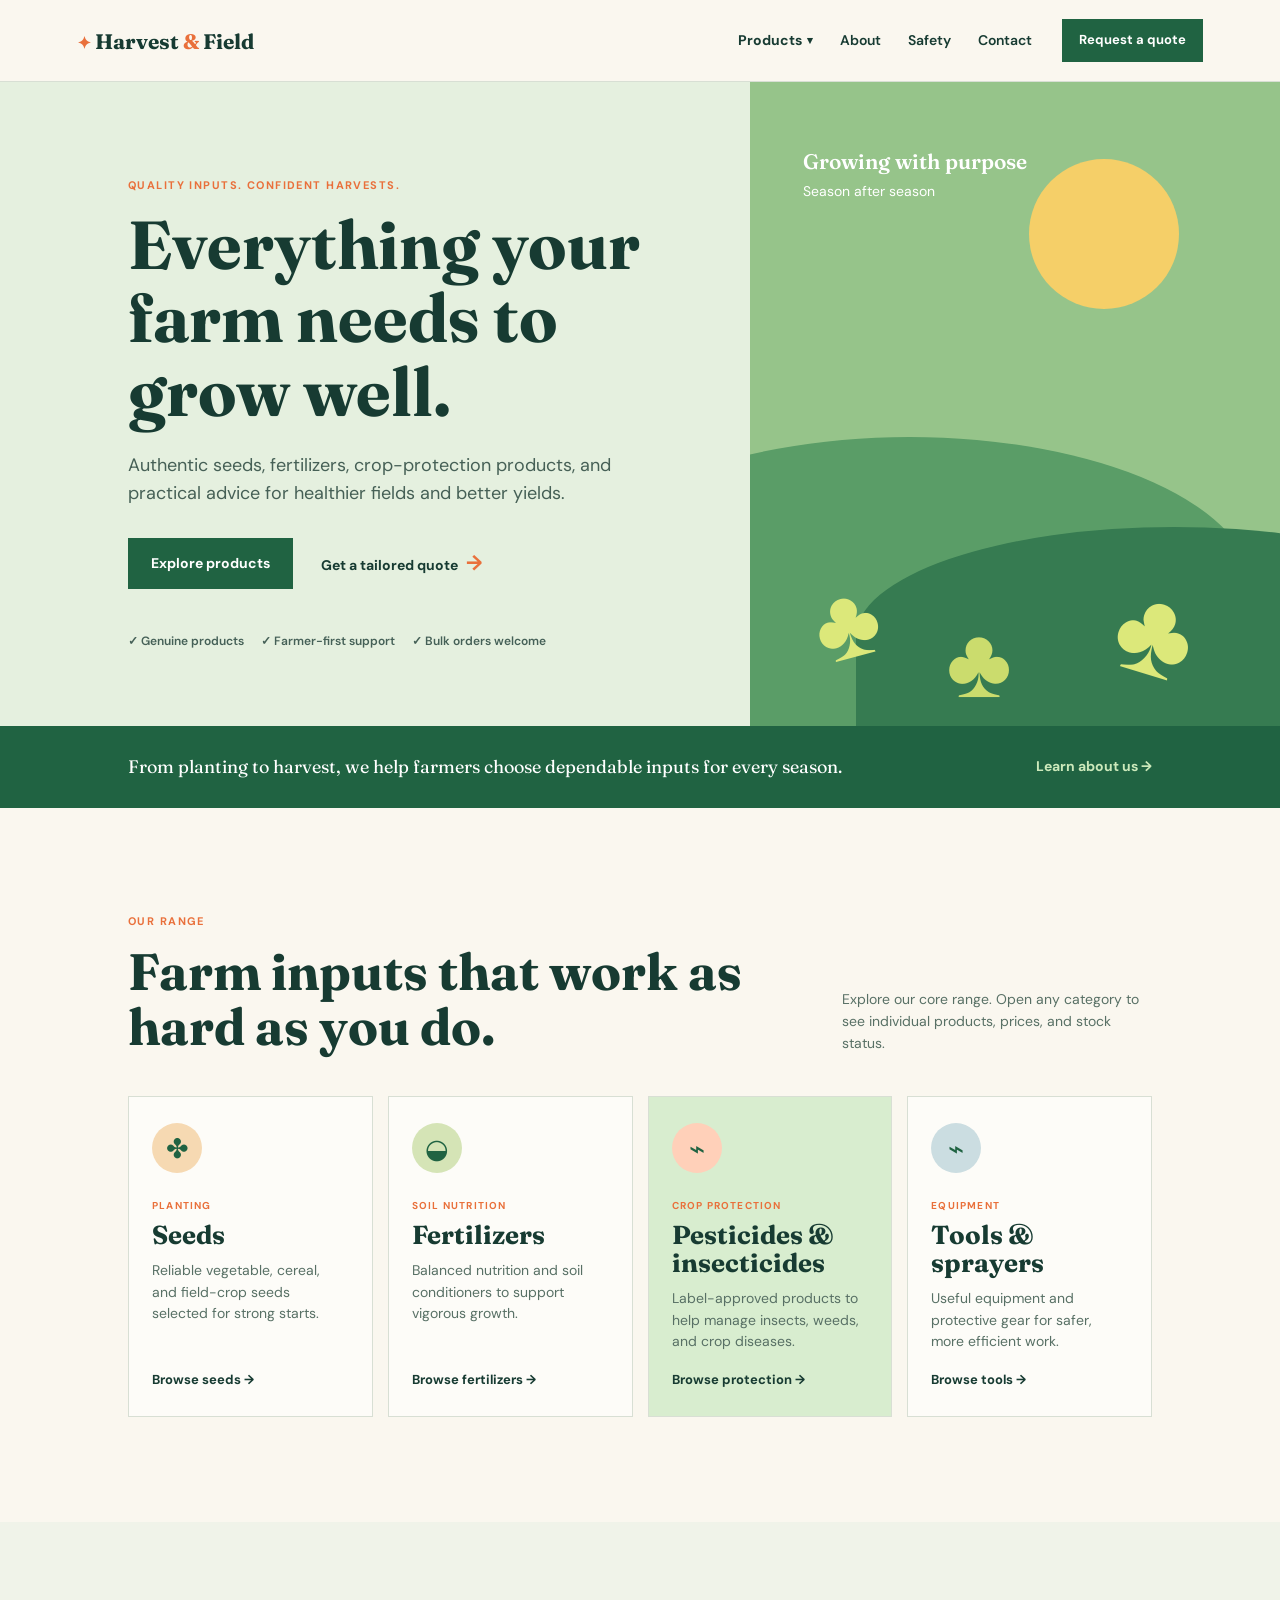
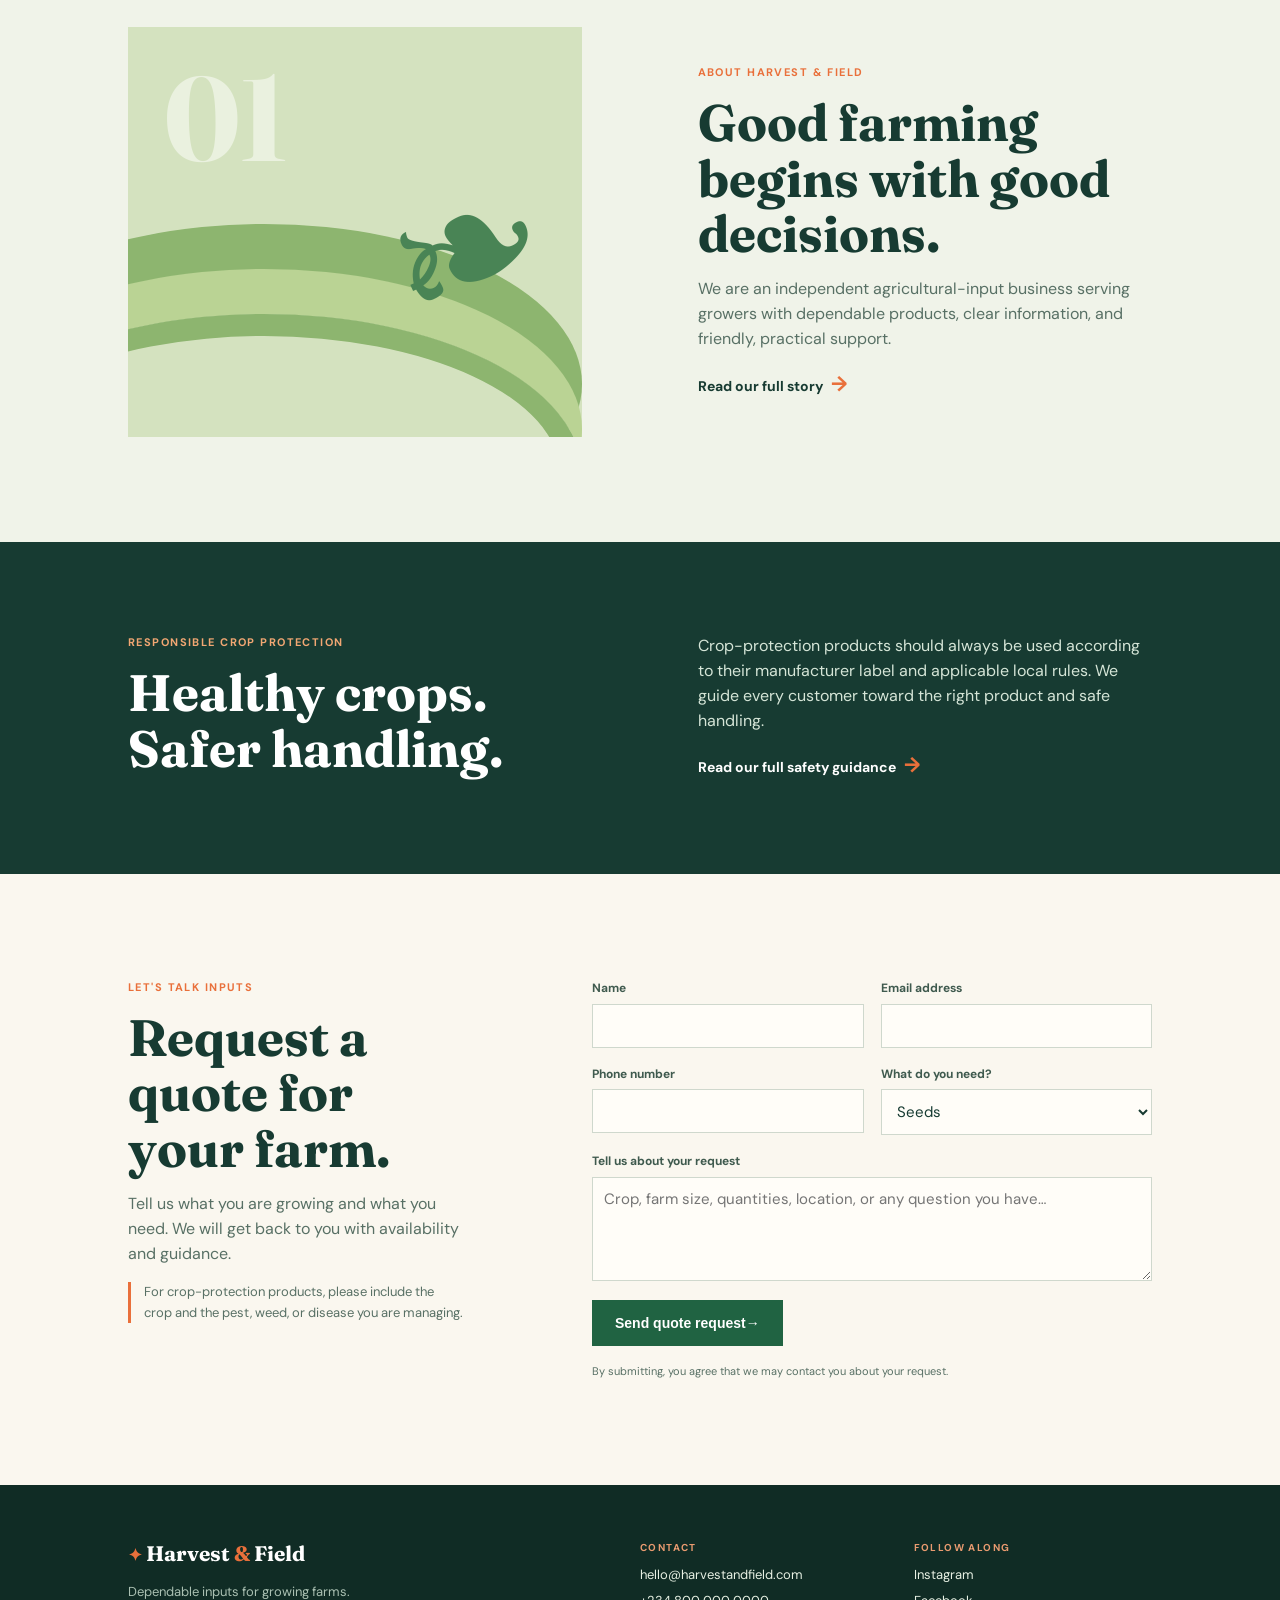
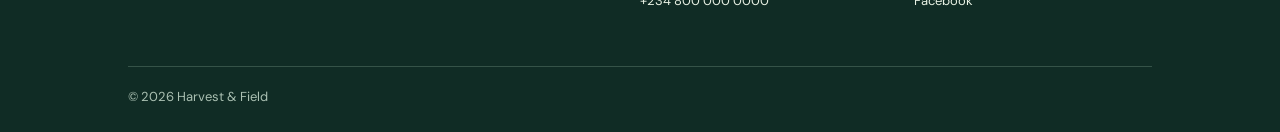
==== index.html @ 893b5cd9 "first commit" ====
<!doctype html>
<html lang="en">
  <head>
    <meta charset="UTF-8" />
    <meta name="viewport" content="width=device-width, initial-scale=1.0" />
    <meta name="description" content="Trusted crop protection, fertilizers, seeds, and farm inputs." />
    <title>Harvest &amp; Field | Agricultural Inputs</title>
    <link rel="preconnect" href="https://fonts.googleapis.com" />
    <link rel="preconnect" href="https://fonts.gstatic.com" crossorigin />
    <link href="https://fonts.googleapis.com/css2?family=DM+Sans:wght@400;500;600;700&family=Fraunces:opsz,wght@9..144,600;9..144,700&display=swap" rel="stylesheet" />
    <link rel="stylesheet" href="styles.css" />
  </head>
  <body>
    <header class="site-header">
      <a class="brand" href="#home" aria-label="Harvest and Field home"><span class="brand-mark">✦</span> Harvest <em>&amp;</em> Field</a>
      <button class="menu-button" aria-expanded="false" aria-controls="site-nav">Menu</button>
      <nav id="site-nav" class="site-nav" aria-label="Main navigation">
        <div class="nav-dropdown">
          <button class="nav-dropdown-trigger" aria-expanded="false" aria-controls="nav-dropdown-panel">Products <span class="caret">▾</span></button>
          <div id="nav-dropdown-panel" class="nav-dropdown-panel">
            <a href="products/index.html#seeds">Seeds</a>
            <a href="products/index.html#fertilizers">Fertilizers</a>
            <a href="products/index.html#protection">Pesticides &amp; insecticides</a>
            <a href="products/index.html#tools">Tools &amp; equipment</a>
            <a class="nav-dropdown-all" href="products/index.html">View all products →</a>
          </div>
        </div>
        <a href="about.html">About</a><a href="safety.html">Safety</a><a href="#contact">Contact</a>
      </nav>
      <a class="button button-small header-cta" href="#quote">Request a quote</a>
    </header>

    <main>
      <section id="home" class="hero">
        <div class="hero-copy">
          <p class="eyebrow">Quality inputs. Confident harvests.</p>
          <h1>Everything your farm needs to grow well.</h1>
          <p class="hero-text">Authentic seeds, fertilizers, crop-protection products, and practical advice for healthier fields and better yields.</p>
          <div class="hero-actions"><a class="button" href="products/index.html">Explore products</a><a class="text-link" href="#quote">Get a tailored quote <span>→</span></a></div>
          <div class="trust-row"><span>✓ Genuine products</span><span>✓ Farmer-first support</span><span>✓ Bulk orders welcome</span></div>
        </div>
        <div class="hero-art" role="img" aria-label="Illustration of growing farm crops">
          <div class="sun"></div><div class="hill hill-back"></div><div class="hill hill-front"></div><div class="plant plant-one">♣</div><div class="plant plant-two">♣</div><div class="plant plant-three">♣</div>
          <p>Growing with purpose<br /><span>Season after season</span></p>
        </div>
      </section>

      <section class="intro-strip"><p>From planting to harvest, we help farmers choose dependable inputs for every season.</p><a href="about.html">Learn about us →</a></section>

      <section id="products" class="section products">
        <div class="section-heading"><div><p class="eyebrow">Our range</p><h2>Farm inputs that work as hard as you do.</h2></div><p>Explore our core range. Open any category to see individual products, prices, and stock status.</p></div>
        <div class="product-grid">
          <a class="product-card" href="products/index.html#seeds"><div class="product-icon seed">✤</div><p class="card-label">Planting</p><h3>Seeds</h3><p>Reliable vegetable, cereal, and field-crop seeds selected for strong starts.</p><span class="text-link-inline">Browse seeds →</span></a>
          <a class="product-card" href="products/index.html#fertilizers"><div class="product-icon fertilizer">◒</div><p class="card-label">Soil nutrition</p><h3>Fertilizers</h3><p>Balanced nutrition and soil conditioners to support vigorous growth.</p><span class="text-link-inline">Browse fertilizers →</span></a>
          <a class="product-card featured" href="products/index.html#protection"><div class="product-icon protect">⌁</div><p class="card-label">Crop protection</p><h3>Pesticides &amp; insecticides</h3><p>Label-approved products to help manage insects, weeds, and crop diseases.</p><span class="text-link-inline">Browse protection →</span></a>
          <a class="product-card" href="products/index.html#tools"><div class="product-icon tools">⌁</div><p class="card-label">Equipment</p><h3>Tools &amp; sprayers</h3><p>Useful equipment and protective gear for safer, more efficient work.</p><span class="text-link-inline">Browse tools →</span></a>
        </div>
      </section>

      <section id="about" class="section story">
        <div class="story-art"><span>01</span><div class="field-lines"></div><div class="story-leaf">❧</div></div>
        <div class="story-copy"><p class="eyebrow">About Harvest &amp; Field</p><h2>Good farming begins with good decisions.</h2><p>We are an independent agricultural-input business serving growers with dependable products, clear information, and friendly, practical support.</p><a class="text-link" href="about.html">Read our full story <span>→</span></a></div>
      </section>

      <section id="safety" class="safety-section"><div><p class="eyebrow">Responsible crop protection</p><h2>Healthy crops. Safer handling.</h2></div><div class="safety-copy"><p>Crop-protection products should always be used according to their manufacturer label and applicable local rules. We guide every customer toward the right product and safe handling.</p><a href="safety.html" class="text-link">Read our full safety guidance <span>→</span></a></div></section>

      <section id="quote" class="quote-section">
        <div class="quote-copy">
          <p class="eyebrow">Let's talk inputs</p>
          <h2>Request a quote for your farm.</h2>
          <p>Tell us what you are growing and what you need. We will get back to you with availability and guidance.</p>
          <p class="small-note">For crop-protection products, please include the crop and the pest, weed, or disease you are managing.</p>
          <div id="quote-selected-product" class="quote-selected-product" hidden>
            <p class="quote-selected-label">Requesting a quote for:</p>
            <p class="quote-selected-name" id="quote-selected-name"></p>
            <button type="button" class="text-link quote-clear" id="quote-clear-product">Remove item ×</button>
          </div>
        </div>
        <!-- Replace YOUR_FORMSPREE_FORM_ID with the form ID from your Formspree dashboard. -->
        <form class="quote-form" action="https://formspree.io/f/YOUR_FORMSPREE_FORM_ID" method="POST">
          <label>Name<input type="text" name="name" required autocomplete="name" /></label>
          <label>Email address<input type="email" name="email" required autocomplete="email" /></label>
          <label>Phone number<input type="tel" name="phone" autocomplete="tel" /></label>
          <label>What do you need?<select name="interest" id="quote-interest">
            <option value="Seeds">Seeds</option>
            <option value="Fertilizers">Fertilizers</option>
            <option value="Pesticides and insecticides">Pesticides &amp; insecticides</option>
            <option value="Tools and sprayers">Tools &amp; sprayers</option>
            <option value="Bulk order">Bulk order</option>
          </select></label>
          <input type="hidden" name="product" id="quote-product-field" value="" />
          <label class="full-width">Tell us about your request<textarea name="message" id="quote-message" rows="4" required placeholder="Crop, farm size, quantities, location, or any question you have…"></textarea></label>
          <input type="hidden" name="_subject" value="New Harvest & Field quote request" />
          <button class="button form-button" type="submit">Send quote request <span>→</span></button>
          <p class="form-note">By submitting, you agree that we may contact you about your request.</p>
        </form>
      </section>
    </main>
    <footer id="contact" class="site-footer"><div class="footer-brand"><a class="brand" href="#home"><span class="brand-mark">✦</span> Harvest <em>&amp;</em> Field</a><p>Dependable inputs for growing farms.</p></div><div><p class="footer-label">Contact</p><a href="mailto:hello@harvestandfield.com">hello@harvestandfield.com</a><a href="tel:+2348000000000">+234 800 000 0000</a></div><div><p class="footer-label">Follow along</p><a href="#">Instagram</a><a href="#">Facebook</a></div><p class="copyright">© <span id="year"></span> Harvest &amp; Field</p></footer>
    <script src="script.js"></script>
  </body>
</html>
---- styles.css ----
:root{--ink:#173b32;--green:#206342;--light:#edf4e9;--cream:#faf7ef;--orange:#e9703b;--line:#d8dfd4;--muted:#587065}*{box-sizing:border-box}html{scroll-behavior:smooth}body{margin:0;background:var(--cream);color:var(--ink);font:16px/1.55 'DM Sans',sans-serif}a{color:inherit;text-decoration:none}.site-header{height:82px;padding:0 6vw;display:flex;align-items:center;gap:30px;border-bottom:1px solid var(--line);background:rgba(250,247,239,.93);position:sticky;top:0;z-index:10;backdrop-filter:blur(9px)}.brand{font:700 21px Fraunces,serif;white-space:nowrap}.brand em{color:var(--orange);font-style:normal}.brand-mark{color:var(--orange);font-size:17px}.site-nav{display:flex;gap:27px;margin-left:auto;font-size:14px;font-weight:600}.site-nav a:hover,.text-link:hover,.product-card a:hover{color:var(--orange)}.button{display:inline-flex;align-items:center;justify-content:center;background:var(--green);color:white;padding:14px 22px;border:1px solid var(--green);font-weight:700;font-size:14px;transition:.2s}.button:hover{background:#164c32}.button-small{padding:10px 16px;font-size:13px}.menu-button{display:none}.hero{min-height:600px;display:grid;grid-template-columns:1.08fr .92fr;padding-left:10vw;background:#e5f0df}.hero-copy{padding:95px 5vw 75px 0;align-self:center}.eyebrow{color:var(--orange);text-transform:uppercase;letter-spacing:.13em;font-size:11px;font-weight:700;margin:0 0 14px}.hero h1,h2,h3{font-family:Fraunces,serif;line-height:1.08}.hero h1{font-size:clamp(43px,5.3vw,75px);max-width:670px;margin:0}.hero-text{font-size:18px;color:#466056;max-width:570px;margin:24px 0}.hero-actions{display:flex;align-items:center;gap:28px;margin-top:30px}.text-link{font-weight:700;font-size:14px}.text-link span{color:var(--orange);font-size:21px;margin-left:5px}.trust-row{display:flex;gap:17px;flex-wrap:wrap;font-size:12px;font-weight:600;margin-top:43px;color:#456057}.hero-art{position:relative;overflow:hidden;background:#96c48a;min-height:420px;color:#fff}.hero-art .sun{width:150px;height:150px;border-radius:50%;background:#f5cf68;position:absolute;right:19%;top:12%}.hill{position:absolute;border-radius:50% 50% 0 0;bottom:-20px}.hill-back{background:#5a9d67;width:130%;height:48%;left:-35%}.hill-front{background:#367b51;width:120%;height:34%;right:-40%}.plant{position:absolute;font-size:100px;color:#dce87a;bottom:8%;line-height:1}.plant-one{left:12%;transform:rotate(-15deg)}.plant-two{left:37%;bottom:2%;color:#cbdc6d}.plant-three{right:16%;font-size:120px;bottom:5%;transform:rotate(17deg)}.hero-art p{position:absolute;z-index:2;left:10%;top:7%;font:600 21px/1.3 Fraunces,serif}.hero-art p span{font:14px 'DM Sans',sans-serif}.intro-strip{background:var(--green);padding:27px 10vw;display:flex;justify-content:space-between;gap:25px;color:#fff;align-items:center}.intro-strip p{margin:0;font-family:Fraunces,serif;font-size:18px}.intro-strip a{color:#cce9bb;font-size:14px;font-weight:700;white-space:nowrap}.section{padding:105px 10vw}.section-heading{display:flex;justify-content:space-between;gap:40px;align-items:end;margin-bottom:42px}.section-heading h2,.story h2,.quote-section h2,.safety-section h2{font-size:clamp(33px,4vw,52px);margin:0;max-width:650px}.section-heading>p{max-width:310px;margin:0;color:var(--muted);font-size:14px}.product-grid{display:grid;grid-template-columns:repeat(4,1fr);gap:15px}.product-card{border:1px solid var(--line);padding:26px 23px;min-height:290px;background:#fdfcf8;display:flex;flex-direction:column}.product-card.featured{background:#d8edcf}.product-icon{width:50px;height:50px;border-radius:50%;display:grid;place-items:center;background:#f6d9b2;color:var(--green);font-size:27px;margin-bottom:25px}.fertilizer{background:#d5e4b6}.protect{background:#ffd0b9}.tools{background:#cbdde1}.card-label{font-size:10px;text-transform:uppercase;letter-spacing:.12em;color:var(--orange);font-weight:700;margin:0 0 7px}.product-card h3{font-size:26px;margin:0}.product-card p:not(.card-label){font-size:14px;color:var(--muted);margin:11px 0 17px}.product-card a{font-size:13px;font-weight:700;margin-top:auto}.story{display:grid;grid-template-columns:1fr 1fr;gap:9vw;align-items:center;background:#f0f3e9}.story-art{height:410px;background:#d4e2bf;position:relative;overflow:hidden}.story-art>span{position:absolute;font:700 120px Fraunces,serif;color:#eaf1df;left:8%;top:4%}.field-lines{position:absolute;width:140%;height:78%;border:22px solid #8db56f;border-radius:50%;left:-40%;bottom:-48%;box-shadow:0 -45px 0 #bad394,0 -90px 0 #8db56f}.story-leaf{position:absolute;right:8%;top:19%;font-size:190px;color:#498455;transform:rotate(-24deg)}.story-copy>p:not(.eyebrow){color:var(--muted);max-width:500px}.safety-section{background:#173b32;color:#fff;padding:92px 10vw;display:grid;grid-template-columns:1fr 1fr;gap:9vw}.safety-section .eyebrow{color:#f2a773}.safety-copy{color:#d5e5d7}.safety-copy p{margin-top:0}.safety-copy ul{padding-left:20px;font-size:14px;margin:23px 0}.safety-copy li{margin:7px 0}.safety-copy .text-link{color:#fff}.quote-section{padding:105px 10vw;display:grid;grid-template-columns:.75fr 1.25fr;gap:10vw}.quote-copy>p:not(.eyebrow){color:var(--muted);max-width:365px}.small-note{font-size:13px;border-left:3px solid var(--orange);padding-left:13px}.quote-form{display:grid;grid-template-columns:1fr 1fr;gap:17px}.quote-form label{font-size:12px;font-weight:700;color:#3f5a4e}.quote-form input,.quote-form select,.quote-form textarea{font:15px 'DM Sans',sans-serif;color:var(--ink);width:100%;display:block;background:#fffdf8;border:1px solid #cfd8cd;padding:11px;margin-top:6px;border-radius:0}.quote-form input:focus,.quote-form select:focus,.quote-form textarea:focus{outline:2px solid #8ec17c;border-color:transparent}.full-width,.form-button,.form-note{grid-column:1/-1}.form-button{width:max-content;cursor:pointer;margin-top:2px}.form-note{font-size:11px;color:var(--muted);margin:0}.site-footer{background:#102c25;color:#e7f0e3;padding:55px 10vw 25px;display:grid;grid-template-columns:2fr 1fr 1fr;gap:35px}.site-footer .brand{color:#fff}.footer-brand p,.copyright{font-size:13px;color:#aac0b2}.footer-label{font-size:10px;text-transform:uppercase;letter-spacing:.14em;color:#e99b70;font-weight:700;margin:0 0 10px}.site-footer div:not(.footer-brand) a{display:block;font-size:13px;margin:5px 0}.copyright{grid-column:1/-1;margin:15px 0 0;border-top:1px solid #355348;padding-top:20px}@media(max-width:760px){.site-header{padding:0 6vw;height:68px;gap:12px}.menu-button{display:block;margin-left:auto;background:none;border:0;color:var(--ink);font:700 13px 'DM Sans';cursor:pointer}.site-nav{display:none;position:absolute;top:68px;left:0;right:0;padding:20px 6vw;background:var(--cream);border-bottom:1px solid var(--line);flex-direction:column;gap:15px}.site-nav.open{display:flex}.header-cta{display:none}.hero{display:block;padding-left:6vw}.hero-copy{padding:67px 6vw 54px 0}.hero-art{min-height:320px}.intro-strip{padding:23px 6vw;display:block}.intro-strip a{display:inline-block;margin-top:9px}.section,.quote-section{padding:72px 6vw}.section-heading,.safety-section,.quote-section,.story{display:block}.section-heading>p{margin-top:17px}.product-grid{grid-template-columns:1fr 1fr}.product-card{min-height:255px;padding:20px 17px}.product-card h3{font-size:23px}.story-art{height:300px;margin-bottom:48px}.safety-section{padding:70px 6vw}.safety-copy{margin-top:30px}.quote-copy{margin-bottom:38px}.site-footer{padding:45px 6vw 22px;grid-template-columns:1fr 1fr}.footer-brand,.copyright{grid-column:1/-1}}@media(max-width:420px){.product-grid,.quote-form{grid-template-columns:1fr}.hero h1{font-size:42px}.trust-row{display:block}.trust-row span{display:block;margin:7px 0}.site-footer{grid-template-columns:1fr}.site-footer div{margin-bottom:10px}}


/* ============ Added: products dropdown, catalog, product detail, quote flow ============ */

.nav-dropdown{position:relative}
.nav-dropdown-trigger{background:none;border:0;font:700 14px 'DM Sans',sans-serif;color:var(--ink);cursor:pointer;display:inline-flex;align-items:center;gap:5px;padding:0}
.nav-dropdown-trigger:hover,.nav-dropdown-trigger[aria-expanded="true"]{color:var(--orange)}
.nav-dropdown-trigger .caret{font-size:11px;transition:transform .15s}
.nav-dropdown-trigger[aria-expanded="true"] .caret{transform:rotate(180deg)}
.nav-dropdown-panel{display:none;position:absolute;top:calc(100% + 14px);left:0;background:#fffdf8;border:1px solid var(--line);box-shadow:0 14px 30px rgba(23,59,50,.12);min-width:230px;padding:8px;z-index:20}
.nav-dropdown-panel.open{display:flex;flex-direction:column}
.nav-dropdown-panel a{padding:10px 12px;font-size:14px;font-weight:600;color:var(--ink);border-radius:2px}
.nav-dropdown-panel a:hover{background:var(--light);color:var(--green)}
.nav-dropdown-panel .nav-dropdown-all{margin-top:6px;border-top:1px solid var(--line);padding-top:12px;color:var(--orange);font-size:13px}

@media(max-width:760px){
  .nav-dropdown-panel{position:static;box-shadow:none;border:0;padding:4px 0 4px 14px;min-width:0}
  .nav-dropdown-panel.open{display:flex}
  .nav-dropdown-trigger{width:100%;justify-content:space-between;padding:4px 0}
}

.text-link-inline{font-size:13px;font-weight:700;margin-top:auto;color:var(--ink)}
.product-card:hover .text-link-inline{color:var(--orange)}

/* Status pills */
.status-pill{display:inline-flex;align-items:center;font-size:10px;font-weight:700;text-transform:uppercase;letter-spacing:.06em;padding:5px 10px;border-radius:2px}
.status-pill-lg{font-size:12px;padding:7px 14px;margin:10px 0}
.status-in{background:#d8edcf;color:#206342}
.status-low{background:#fbe6c4;color:#9a5b0a}
.status-out{background:#f2d3d3;color:#9c2f2f}
.status-special{background:#d9e6f2;color:#2b5a82}

/* Catalog hero + filters */
.catalog-hero{padding:80px 10vw 20px;max-width:760px}
.catalog-hero h1{font-size:clamp(36px,5vw,58px);margin:14px 0}
.catalog-hero p{color:var(--muted);font-size:16px}
.catalog-filters{display:flex;gap:12px;flex-wrap:wrap;padding:0 10vw 40px}
.filter-chip{border:1px solid var(--line);padding:9px 16px;font-size:13px;font-weight:700;border-radius:999px;background:#fdfcf8}
.filter-chip:hover{border-color:var(--green);color:var(--green)}

.catalog-section{padding:20px 10vw 60px}
.catalog-section h2{font-size:clamp(26px,3vw,36px);margin:0 0 24px}
.catalog-grid{display:grid;grid-template-columns:repeat(4,1fr);gap:18px}
.catalog-card{border:1px solid var(--line);background:#fdfcf8;display:flex;flex-direction:column;overflow:hidden}
.catalog-card:hover{border-color:var(--green)}
.catalog-card-image{position:relative;background:#fff;aspect-ratio:1/1;display:flex;align-items:center;justify-content:center;padding:14px}
.catalog-card-image img{max-width:100%;max-height:100%;object-fit:contain}
.catalog-card-image .status-pill{position:absolute;top:10px;right:10px}
.catalog-card-body{padding:16px}
.catalog-card-body h3{font-family:Fraunces,serif;font-size:18px;margin:0 0 6px;line-height:1.2}
.catalog-card-body p{font-size:13px;color:var(--muted);margin:0 0 10px}
.catalog-card-price{font-size:13px;font-weight:700;color:var(--green)}
.empty-note{color:var(--muted);font-size:14px}

/* Breadcrumb */
.breadcrumb{padding:26px 10vw 0;font-size:12px;color:var(--muted)}
.breadcrumb a{color:var(--muted);font-weight:600}
.breadcrumb a:hover{color:var(--orange)}
.breadcrumb span{margin:0 6px}

/* Product detail */
.product-detail{display:grid;grid-template-columns:1fr 1fr;gap:6vw;padding:24px 10vw 70px;align-items:start}
.product-image{background:#fff;border:1px solid var(--line);aspect-ratio:1/1;display:flex;align-items:center;justify-content:center;padding:30px}
.product-image img{max-width:100%;max-height:100%;object-fit:contain}
.product-info h1{font-size:clamp(28px,3.6vw,42px);margin:6px 0 4px}
.product-price{font-size:22px;font-weight:700;color:var(--green);margin:14px 0 4px}
.product-description{color:var(--muted);font-size:15px;max-width:520px;margin:14px 0 26px}
.product-actions{display:flex;align-items:center;gap:24px;flex-wrap:wrap;margin-bottom:22px}
.product-note{font-size:12px;color:var(--muted);border-left:3px solid var(--orange);padding-left:12px;max-width:480px}
.product-missing{padding:60px 0;text-align:center}

.similar-section{padding:20px 10vw 80px;border-top:1px solid var(--line)}
.similar-section h2{font-size:26px;margin:34px 0 6px}
.similar-intro{color:var(--muted);font-size:14px;margin:0 0 24px}

/* Quote-selected-product widget */
.quote-selected-product{background:#173b32;color:#fff;padding:16px 18px;margin-top:24px;max-width:365px}
.quote-selected-label{font-size:11px;text-transform:uppercase;letter-spacing:.1em;color:#f2a773;margin:0 0 4px}
.quote-selected-name{font-family:Fraunces,serif;font-size:18px;margin:0 0 8px}
.quote-clear{background:none;border:0;color:#cce9bb;font-size:12px;font-weight:700;cursor:pointer;padding:0}
.quote-clear:hover{color:#fff}

@media(max-width:900px){
  .catalog-grid{grid-template-columns:repeat(2,1fr)}
  .product-detail{grid-template-columns:1fr;gap:30px}
}
@media(max-width:480px){
  .catalog-grid{grid-template-columns:1fr}
  .catalog-hero,.catalog-filters,.catalog-section,.breadcrumb,.product-detail,.similar-section{padding-left:6vw;padding-right:6vw}
}


/* ============ Added: standalone About/Safety pages ============ */

.nav-current{color:var(--orange)}

.page-hero{padding:80px 10vw 30px;max-width:760px}
.page-hero h1{font-size:clamp(36px,5vw,58px);margin:14px 0}
.page-hero p{color:var(--muted);font-size:16px}

.about-values,.safety-guidelines{padding-top:0}
.about-values .product-card p a.text-link-inline,
.safety-guidelines .product-card p a.text-link-inline{display:inline;margin:0;color:var(--orange);font-weight:700}

.safety-section-page{padding-top:60px}

.quote-teaser{background:var(--green);color:#fff;padding:60px 10vw;display:flex;justify-content:space-between;align-items:center;gap:30px;flex-wrap:wrap}
.quote-teaser h2{font-family:Fraunces,serif;font-size:clamp(24px,3vw,34px);margin:6px 0}
.quote-teaser p{color:#d9ecd0;margin:0;max-width:420px}
.quote-teaser .eyebrow{color:#f2a773}
.quote-teaser .button{background:#fff;color:var(--green);border-color:#fff}
.quote-teaser .button:hover{background:#eef7ea}

@media(max-width:760px){
  .page-hero{padding:60px 6vw 20px}
  .quote-teaser{padding:44px 6vw;flex-direction:column;align-items:flex-start}
}
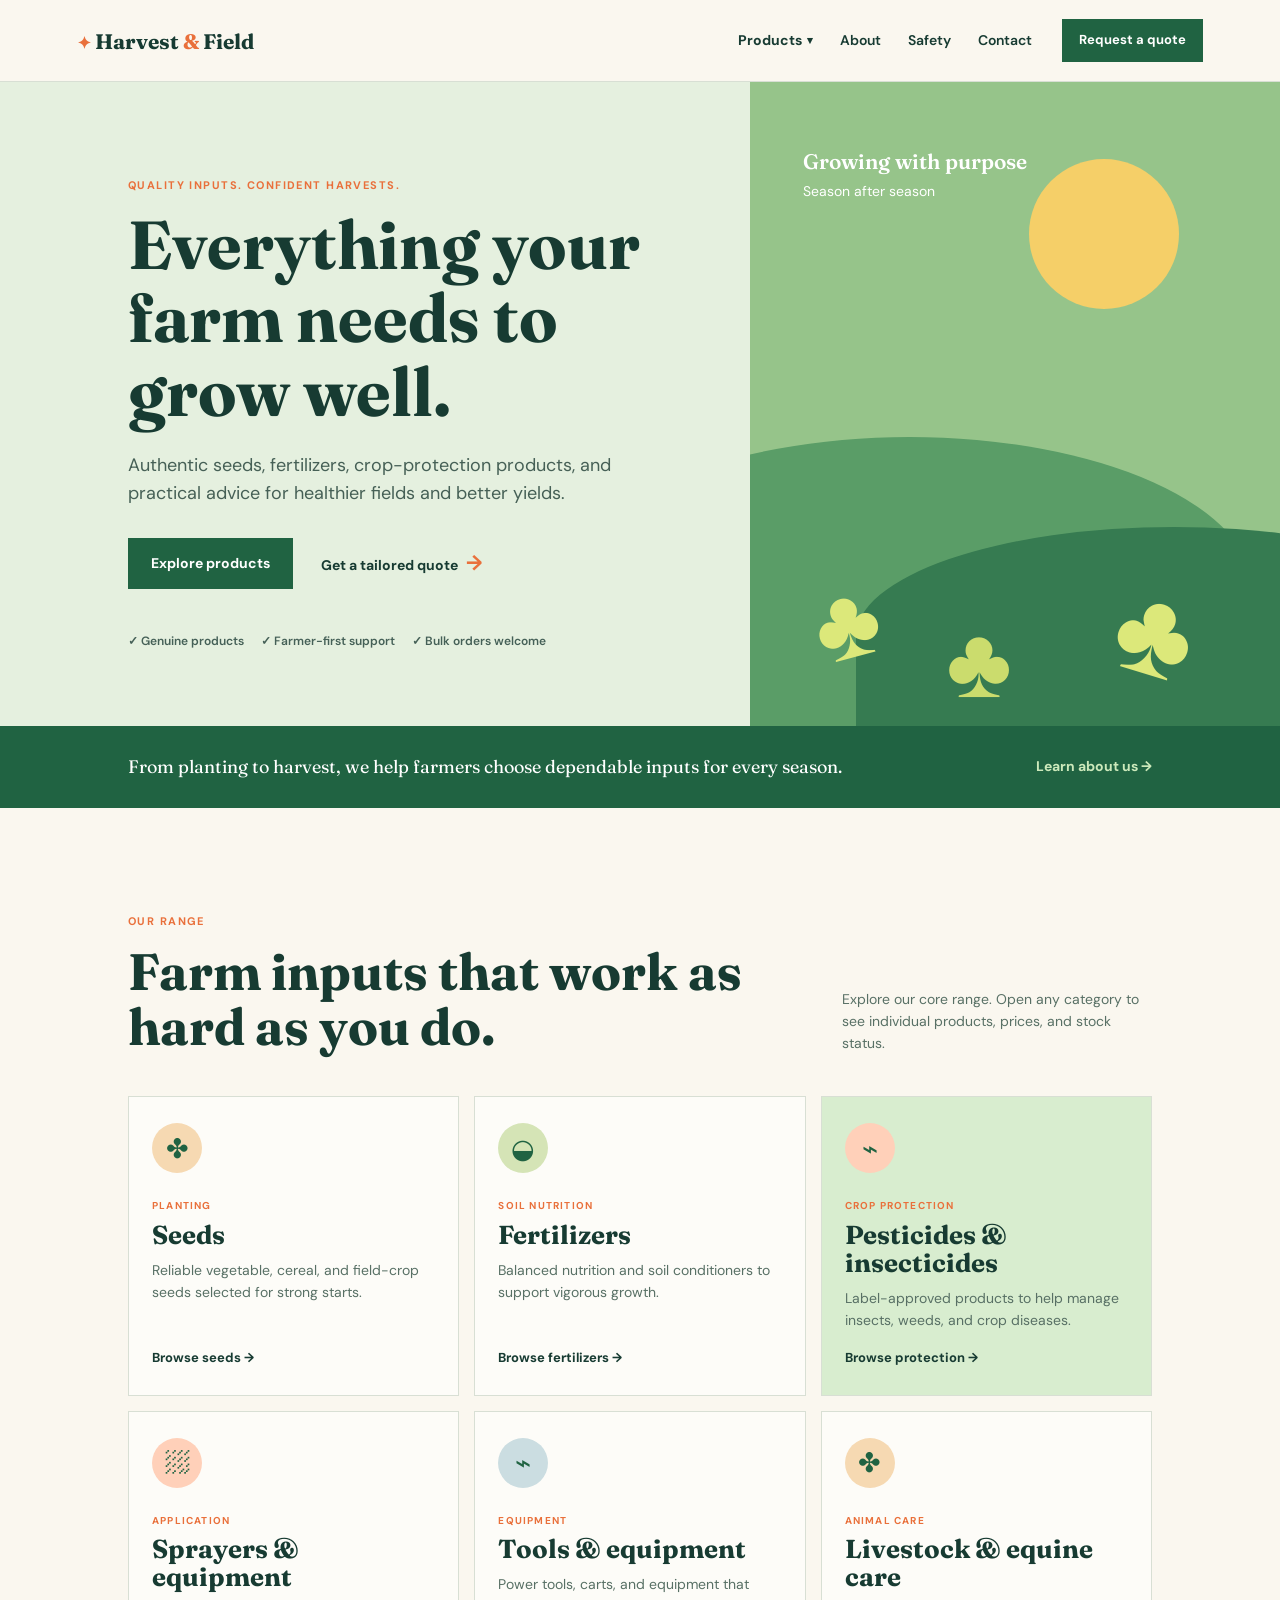
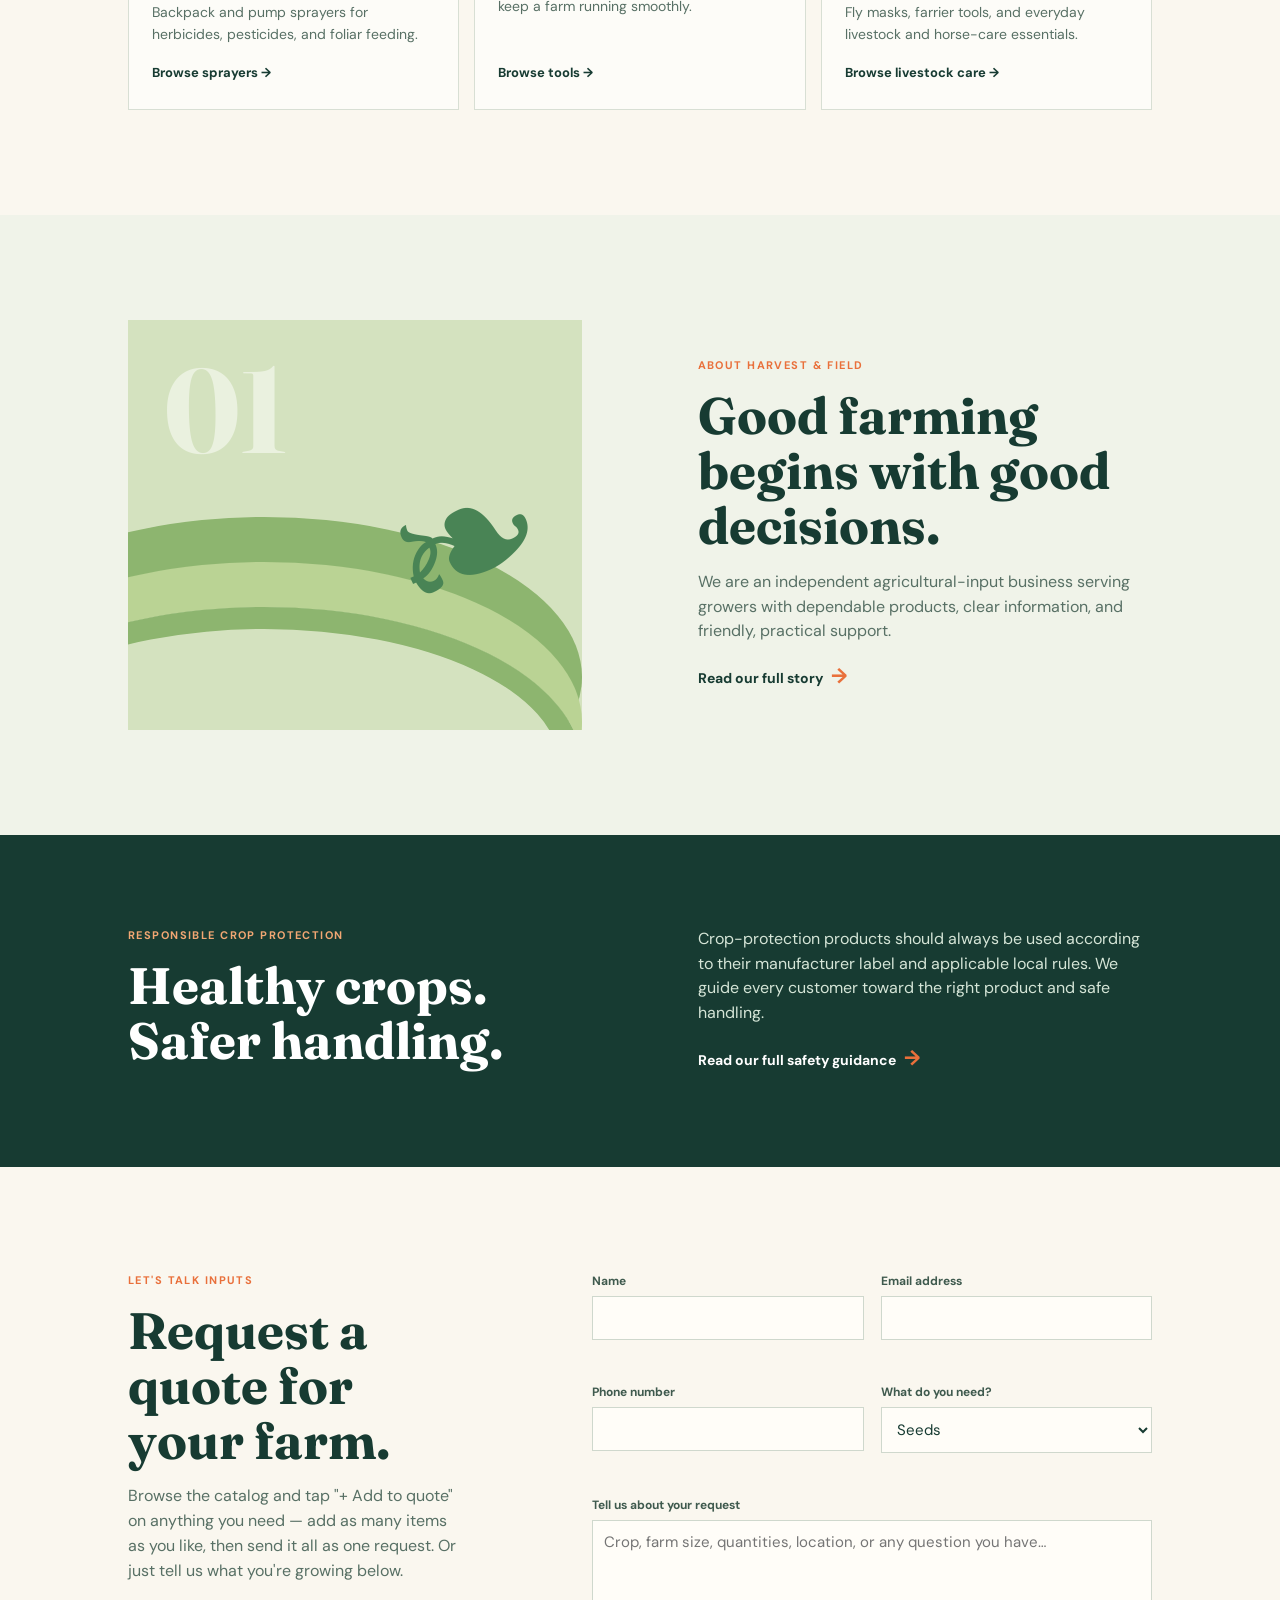
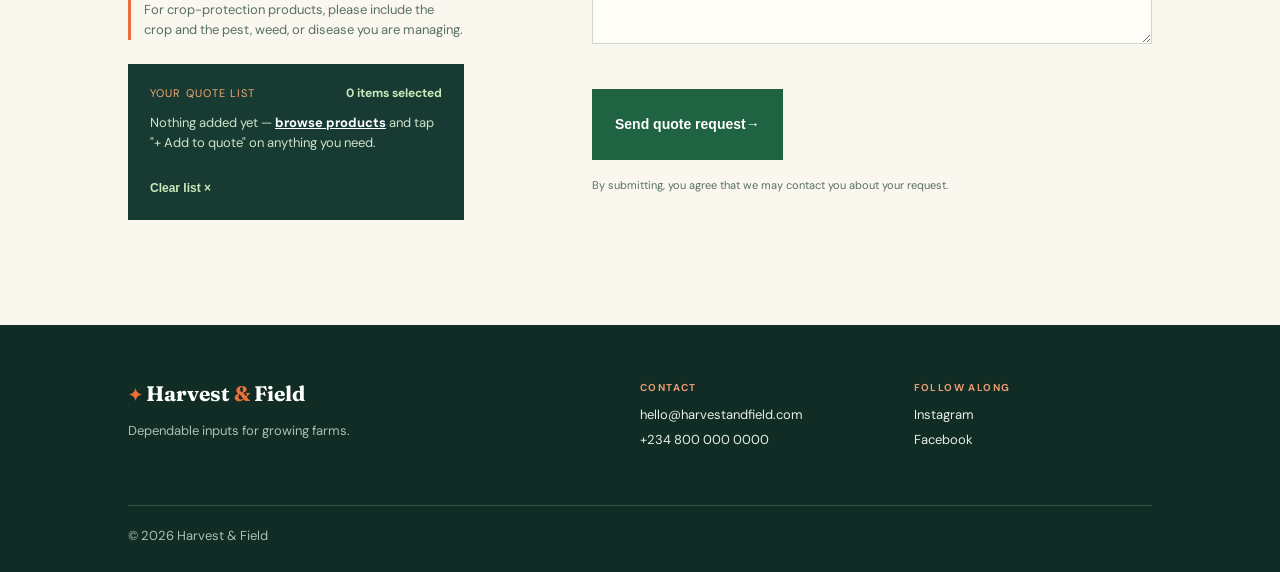
==== commit 1d9e073e: "added images" ====
--- a/index.html
+++ b/index.html
@@ -21,13 +21,16 @@
             <a href="products/index.html#seeds">Seeds</a>
             <a href="products/index.html#fertilizers">Fertilizers</a>
             <a href="products/index.html#protection">Pesticides &amp; insecticides</a>
+            <a href="products/index.html#sprayers">Sprayers &amp; application equipment</a>
             <a href="products/index.html#tools">Tools &amp; equipment</a>
+            <a href="products/index.html#livestock-care">Livestock &amp; equine care</a>
             <a class="nav-dropdown-all" href="products/index.html">View all products →</a>
           </div>
         </div>
         <a href="about.html">About</a><a href="safety.html">Safety</a><a href="#contact">Contact</a>
+        <a href="#quote" class="nav-cta-mobile">Request a quote <span class="cart-badge" data-cart-badge hidden>0</span></a>
       </nav>
-      <a class="button button-small header-cta" href="#quote">Request a quote</a>
+      <a class="button button-small header-cta" href="#quote">Request a quote <span class="cart-badge" data-cart-badge hidden>0</span></a>
     </header>
 
     <main>
@@ -49,11 +52,13 @@
 
       <section id="products" class="section products">
         <div class="section-heading"><div><p class="eyebrow">Our range</p><h2>Farm inputs that work as hard as you do.</h2></div><p>Explore our core range. Open any category to see individual products, prices, and stock status.</p></div>
-        <div class="product-grid">
+        <div class="product-grid product-grid-6">
           <a class="product-card" href="products/index.html#seeds"><div class="product-icon seed">✤</div><p class="card-label">Planting</p><h3>Seeds</h3><p>Reliable vegetable, cereal, and field-crop seeds selected for strong starts.</p><span class="text-link-inline">Browse seeds →</span></a>
           <a class="product-card" href="products/index.html#fertilizers"><div class="product-icon fertilizer">◒</div><p class="card-label">Soil nutrition</p><h3>Fertilizers</h3><p>Balanced nutrition and soil conditioners to support vigorous growth.</p><span class="text-link-inline">Browse fertilizers →</span></a>
           <a class="product-card featured" href="products/index.html#protection"><div class="product-icon protect">⌁</div><p class="card-label">Crop protection</p><h3>Pesticides &amp; insecticides</h3><p>Label-approved products to help manage insects, weeds, and crop diseases.</p><span class="text-link-inline">Browse protection →</span></a>
-          <a class="product-card" href="products/index.html#tools"><div class="product-icon tools">⌁</div><p class="card-label">Equipment</p><h3>Tools &amp; sprayers</h3><p>Useful equipment and protective gear for safer, more efficient work.</p><span class="text-link-inline">Browse tools →</span></a>
+          <a class="product-card" href="products/index.html#sprayers"><div class="product-icon protect">⛆</div><p class="card-label">Application</p><h3>Sprayers &amp; equipment</h3><p>Backpack and pump sprayers for herbicides, pesticides, and foliar feeding.</p><span class="text-link-inline">Browse sprayers →</span></a>
+          <a class="product-card" href="products/index.html#tools"><div class="product-icon tools">⌁</div><p class="card-label">Equipment</p><h3>Tools &amp; equipment</h3><p>Power tools, carts, and equipment that keep a farm running smoothly.</p><span class="text-link-inline">Browse tools →</span></a>
+          <a class="product-card" href="products/index.html#livestock-care"><div class="product-icon seed">✤</div><p class="card-label">Animal care</p><h3>Livestock &amp; equine care</h3><p>Fly masks, farrier tools, and everyday livestock and horse-care essentials.</p><span class="text-link-inline">Browse livestock care →</span></a>
         </div>
       </section>
 
@@ -68,12 +73,17 @@
         <div class="quote-copy">
           <p class="eyebrow">Let's talk inputs</p>
           <h2>Request a quote for your farm.</h2>
-          <p>Tell us what you are growing and what you need. We will get back to you with availability and guidance.</p>
+          <p>Browse the catalog and tap "+ Add to quote" on anything you need — add as many items as you like, then send it all as one request. Or just tell us what you're growing below.</p>
           <p class="small-note">For crop-protection products, please include the crop and the pest, weed, or disease you are managing.</p>
-          <div id="quote-selected-product" class="quote-selected-product" hidden>
-            <p class="quote-selected-label">Requesting a quote for:</p>
-            <p class="quote-selected-name" id="quote-selected-name"></p>
-            <button type="button" class="text-link quote-clear" id="quote-clear-product">Remove item ×</button>
+
+          <div class="quote-cart-box">
+            <div class="quote-cart-header">
+              <p class="quote-selected-label">Your quote list</p>
+              <span id="quote-cart-count" class="quote-cart-count">0 items selected</span>
+            </div>
+            <p id="quote-cart-empty" class="quote-cart-empty">Nothing added yet — <a href="products/index.html">browse products</a> and tap "+ Add to quote" on anything you need.</p>
+            <ul id="quote-cart-list" class="quote-cart-list" hidden></ul>
+            <button type="button" class="text-link quote-clear" id="quote-cart-clear">Clear list ×</button>
           </div>
         </div>
         <!-- Replace YOUR_FORMSPREE_FORM_ID with the form ID from your Formspree dashboard. -->
@@ -85,11 +95,13 @@
             <option value="Seeds">Seeds</option>
             <option value="Fertilizers">Fertilizers</option>
             <option value="Pesticides and insecticides">Pesticides &amp; insecticides</option>
-            <option value="Tools and sprayers">Tools &amp; sprayers</option>
+            <option value="Sprayers and application equipment">Sprayers &amp; application equipment</option>
+            <option value="Tools and equipment">Tools &amp; equipment</option>
+            <option value="Livestock and equine care">Livestock &amp; equine care</option>
             <option value="Bulk order">Bulk order</option>
           </select></label>
-          <input type="hidden" name="product" id="quote-product-field" value="" />
-          <label class="full-width">Tell us about your request<textarea name="message" id="quote-message" rows="4" required placeholder="Crop, farm size, quantities, location, or any question you have…"></textarea></label>
+          <input type="hidden" name="products" id="quote-products-field" value="" />
+          <label class="full-width">Tell us about your request<textarea name="message" id="quote-message" rows="5" required placeholder="Crop, farm size, quantities, location, or any question you have…"></textarea></label>
           <input type="hidden" name="_subject" value="New Harvest & Field quote request" />
           <button class="button form-button" type="submit">Send quote request <span>→</span></button>
           <p class="form-note">By submitting, you agree that we may contact you about your request.</p>
@@ -97,6 +109,8 @@
       </section>
     </main>
     <footer id="contact" class="site-footer"><div class="footer-brand"><a class="brand" href="#home"><span class="brand-mark">✦</span> Harvest <em>&amp;</em> Field</a><p>Dependable inputs for growing farms.</p></div><div><p class="footer-label">Contact</p><a href="mailto:hello@harvestandfield.com">hello@harvestandfield.com</a><a href="tel:+2348000000000">+234 800 000 0000</a></div><div><p class="footer-label">Follow along</p><a href="#">Instagram</a><a href="#">Facebook</a></div><p class="copyright">© <span id="year"></span> Harvest &amp; Field</p></footer>
+    <script src="products.js"></script>
     <script src="script.js"></script>
+    <script src="quote-cart.js"></script>
   </body>
 </html>
--- a/styles.css
+++ b/styles.css
@@ -116,3 +116,143 @@
   .page-hero{padding:60px 6vw 20px}
   .quote-teaser{padding:44px 6vw;flex-direction:column;align-items:flex-start}
 }
+
+
+/* ============ Added: mobile responsiveness & usability pass ============ */
+
+html{-webkit-text-size-adjust:100%}
+body{overflow-x:hidden}
+img{max-width:100%}
+
+/* Quote CTA inside the mobile menu (hidden on desktop; header button already covers that case) */
+.nav-cta-mobile{display:none}
+
+/* Bigger, easier-to-tap menu button */
+.menu-button{padding:8px 4px}
+
+@media(max-width:760px){
+  /* Mobile menu gets its own prominent quote button since the header one is hidden */
+  .nav-cta-mobile{
+    display:block;
+    margin-top:6px;
+    padding-top:16px;
+    border-top:1px solid var(--line);
+    color:var(--green);
+    font-weight:700;
+  }
+
+  /* Roomier tap targets throughout the mobile menu */
+  .site-nav > a{padding:6px 0}
+  .nav-dropdown-trigger{padding:6px 0}
+  .nav-dropdown-panel a{padding:12px 12px;min-height:20px}
+
+  /* Let primary hero/CTA buttons wrap instead of overflowing on narrow phones */
+  .hero-actions{flex-wrap:wrap;row-gap:14px}
+  .trust-row{row-gap:8px}
+
+  /* Bring product/catalog/about/safety pages in line with the rest of the site's mobile side padding */
+  .catalog-hero,.catalog-filters,.catalog-section,.breadcrumb,.product-detail,.similar-section,
+  .page-hero,.about-values,.safety-guidelines,.safety-section-page{
+    padding-left:6vw;
+    padding-right:6vw;
+  }
+  .catalog-grid{grid-template-columns:repeat(2,1fr)}
+  .product-detail{grid-template-columns:1fr;gap:26px}
+  .product-image{padding:20px}
+
+  /* Quote form: single column reads far better than a squeezed 2-column grid on mid-size phones */
+  .quote-form{grid-template-columns:1fr}
+  .quote-selected-product{max-width:none}
+
+  /* Footer links get more breathing room for thumbs */
+  .site-footer div:not(.footer-brand) a{padding:4px 0}
+
+  /* Filter chips wrap cleanly and stay tappable */
+  .catalog-filters{gap:10px}
+  .filter-chip{padding:10px 16px}
+}
+
+@media(max-width:480px){
+  .catalog-grid{grid-template-columns:1fr}
+  .product-actions{flex-direction:column;align-items:flex-start;gap:14px}
+  .product-actions .button{width:100%;text-align:center}
+  .quote-teaser{align-items:stretch}
+  .quote-teaser .button{width:100%;text-align:center}
+  .hero-actions .button{width:100%;text-align:center}
+  .hero-actions .text-link{width:100%;display:inline-block;text-align:center}
+  .catalog-card-body h3{font-size:16px}
+  .product-info h1{font-size:28px}
+}
+
+
+/* ============ Added: multi-item quote cart ============ */
+
+/* Header/mobile-menu cart count badge */
+.cart-badge{
+  display:inline-flex;align-items:center;justify-content:center;
+  min-width:18px;height:18px;padding:0 5px;margin-left:6px;
+  background:var(--orange);color:#fff;font-size:11px;font-weight:700;
+  border-radius:999px;line-height:18px;
+}
+.cart-badge[hidden]{display:none}
+.header-cta .cart-badge{background:#fff;color:var(--orange)}
+.nav-cta-mobile .cart-badge{background:var(--orange);color:#fff}
+
+/* Catalog card restructured: link (image+body) and Add-to-quote button are now siblings,
+   not nested, so both stay properly tappable/clickable. */
+.catalog-card{border:1px solid var(--line);background:#fdfcf8;display:flex;flex-direction:column;overflow:hidden}
+.catalog-card:hover{border-color:var(--green)}
+.catalog-card-link{display:flex;flex-direction:column;flex:1;color:inherit;text-decoration:none}
+.catalog-card-image{position:relative;background:#fff;aspect-ratio:1/1;display:flex;align-items:center;justify-content:center;padding:14px}
+.catalog-card-image img{max-width:100%;max-height:100%;object-fit:contain}
+.catalog-card-image .status-pill{position:absolute;top:10px;right:10px}
+.catalog-card-body{padding:16px;flex:1;display:flex;flex-direction:column}
+.catalog-card-body h3{font-family:Fraunces,serif;font-size:18px;margin:0 0 6px;line-height:1.2}
+.catalog-card-body p{font-size:13px;color:var(--muted);margin:0 0 10px}
+.catalog-card-price{font-size:13px;font-weight:700;color:var(--green);margin-top:auto}
+
+.add-to-quote-btn{
+  margin:0 16px 16px;padding:10px 12px;background:none;
+  border:1px solid var(--green);color:var(--green);
+  font:700 13px 'DM Sans',sans-serif;cursor:pointer;transition:.15s;
+}
+.add-to-quote-btn:hover{background:var(--green);color:#fff}
+.add-to-quote-btn.in-cart{background:var(--green);color:#fff;border-color:var(--green)}
+.add-to-quote-btn.in-cart:hover{background:#164c32}
+
+/* Product detail page "Add to quote" button uses the same in-cart treatment */
+.product-actions .button.in-cart{background:#164c32;border-color:#164c32}
+.product-actions .button.in-cart::after{content:""}
+
+/* Quote form: cart summary box (replaces the old single-product widget) */
+.quote-cart-box{background:#173b32;color:#fff;padding:20px 22px;margin-top:24px;max-width:400px}
+.quote-cart-header{display:flex;align-items:center;justify-content:space-between;gap:10px;margin-bottom:6px}
+.quote-selected-label{font-size:11px;text-transform:uppercase;letter-spacing:.1em;color:#f2a773;margin:0}
+.quote-cart-count{font-size:12px;color:#cce9bb;font-weight:700}
+.quote-cart-empty{font-size:13px;color:#cfe2c8;margin:10px 0 0}
+.quote-cart-empty a{color:#fff;font-weight:700;text-decoration:underline}
+.quote-cart-list{list-style:none;margin:14px 0 6px;padding:0;display:flex;flex-direction:column;gap:10px;max-height:260px;overflow-y:auto}
+.quote-cart-item{display:flex;align-items:center;gap:10px;background:rgba(255,255,255,.06);padding:8px;border-radius:2px}
+.quote-cart-item img{width:38px;height:38px;object-fit:contain;background:#fff;flex-shrink:0;border-radius:2px}
+.quote-cart-item-name{font-size:13px;font-weight:600;flex:1;line-height:1.3}
+.quote-cart-remove{background:none;border:0;color:#f2a773;font-size:18px;line-height:1;cursor:pointer;padding:2px 6px}
+.quote-cart-remove:hover{color:#fff}
+.quote-clear{background:none;border:0;color:#cce9bb;font-size:12px;font-weight:700;cursor:pointer;padding:0;margin-top:8px}
+.quote-clear:hover{color:#fff}
+
+@media(max-width:760px){
+  .quote-cart-box{max-width:none}
+  .add-to-quote-btn{font-size:12px;padding:9px 10px}
+}
+
+
+/* ============ Added: 6-category homepage grid (Sprayers + Livestock & Equine Care) ============ */
+
+.product-grid-6{grid-template-columns:repeat(3,1fr)}
+
+@media(max-width:900px){
+  .product-grid-6{grid-template-columns:repeat(2,1fr)}
+}
+@media(max-width:480px){
+  .product-grid-6{grid-template-columns:1fr}
+}
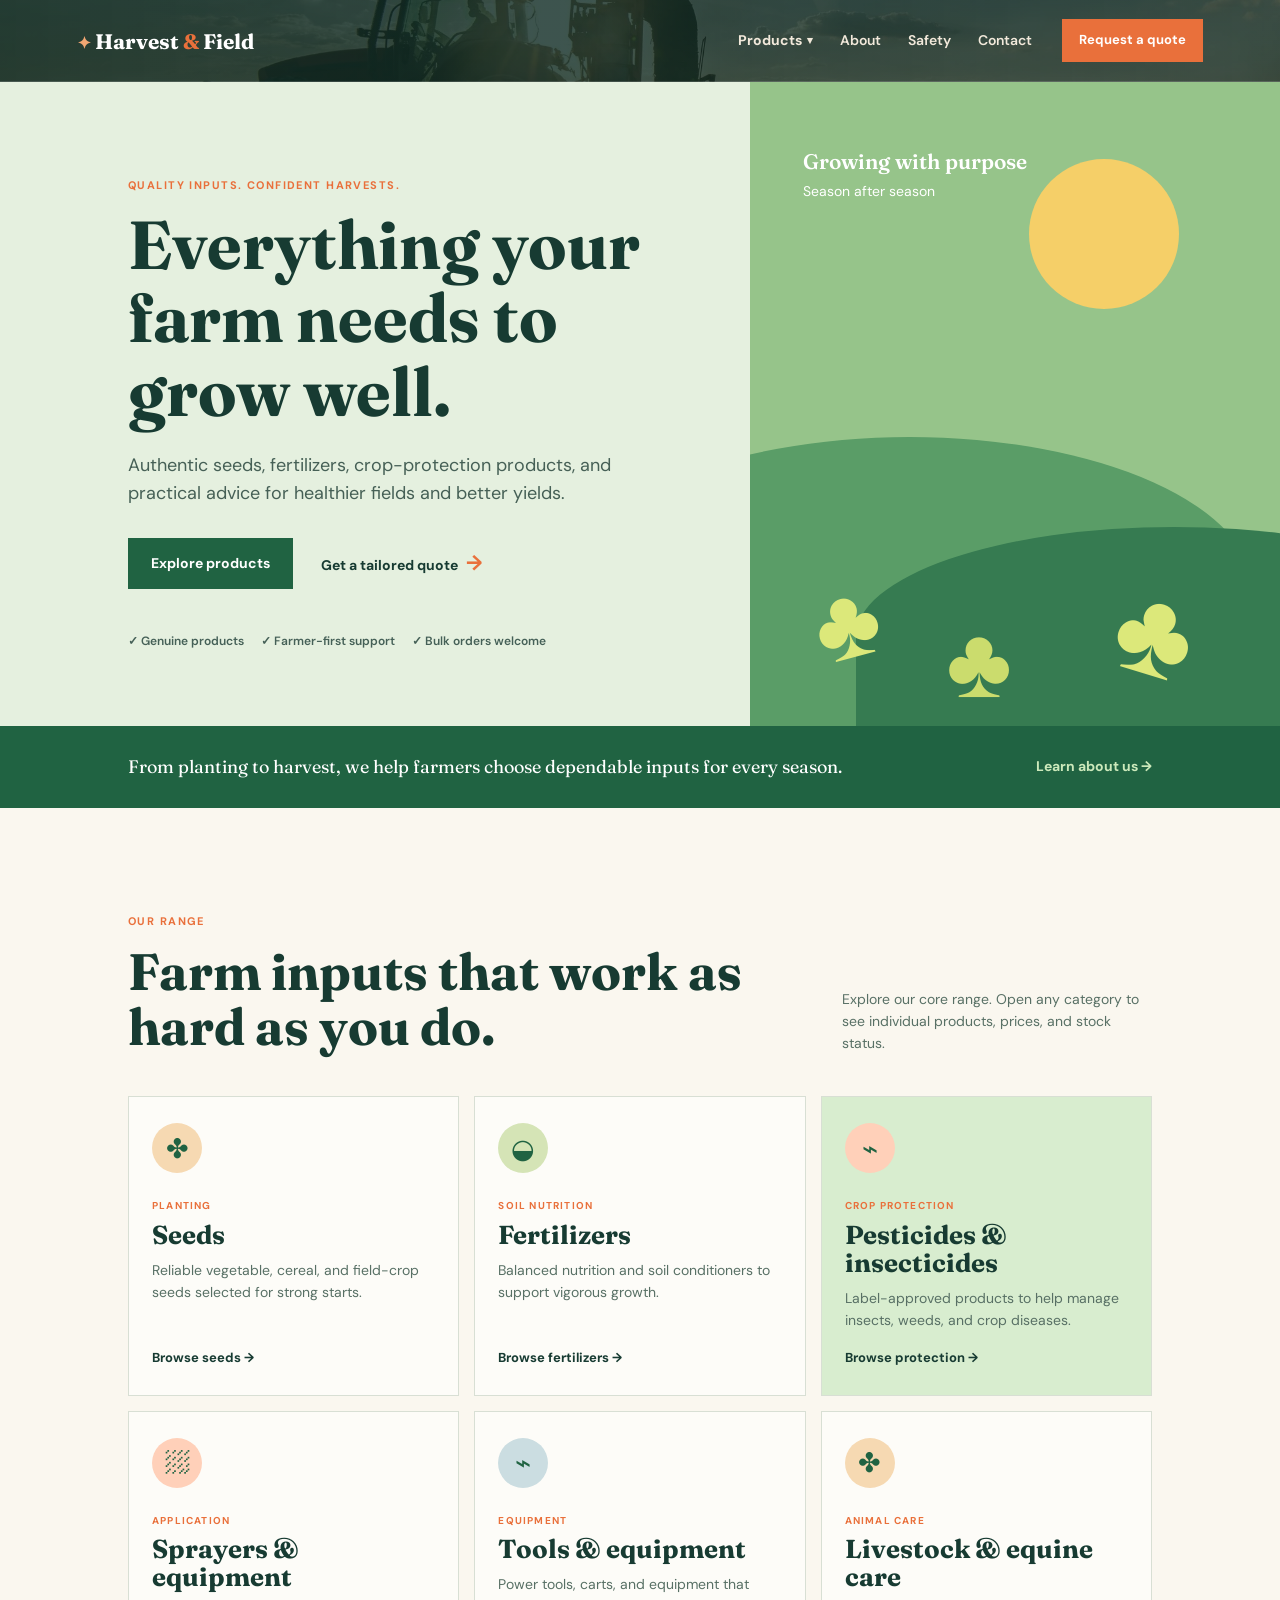
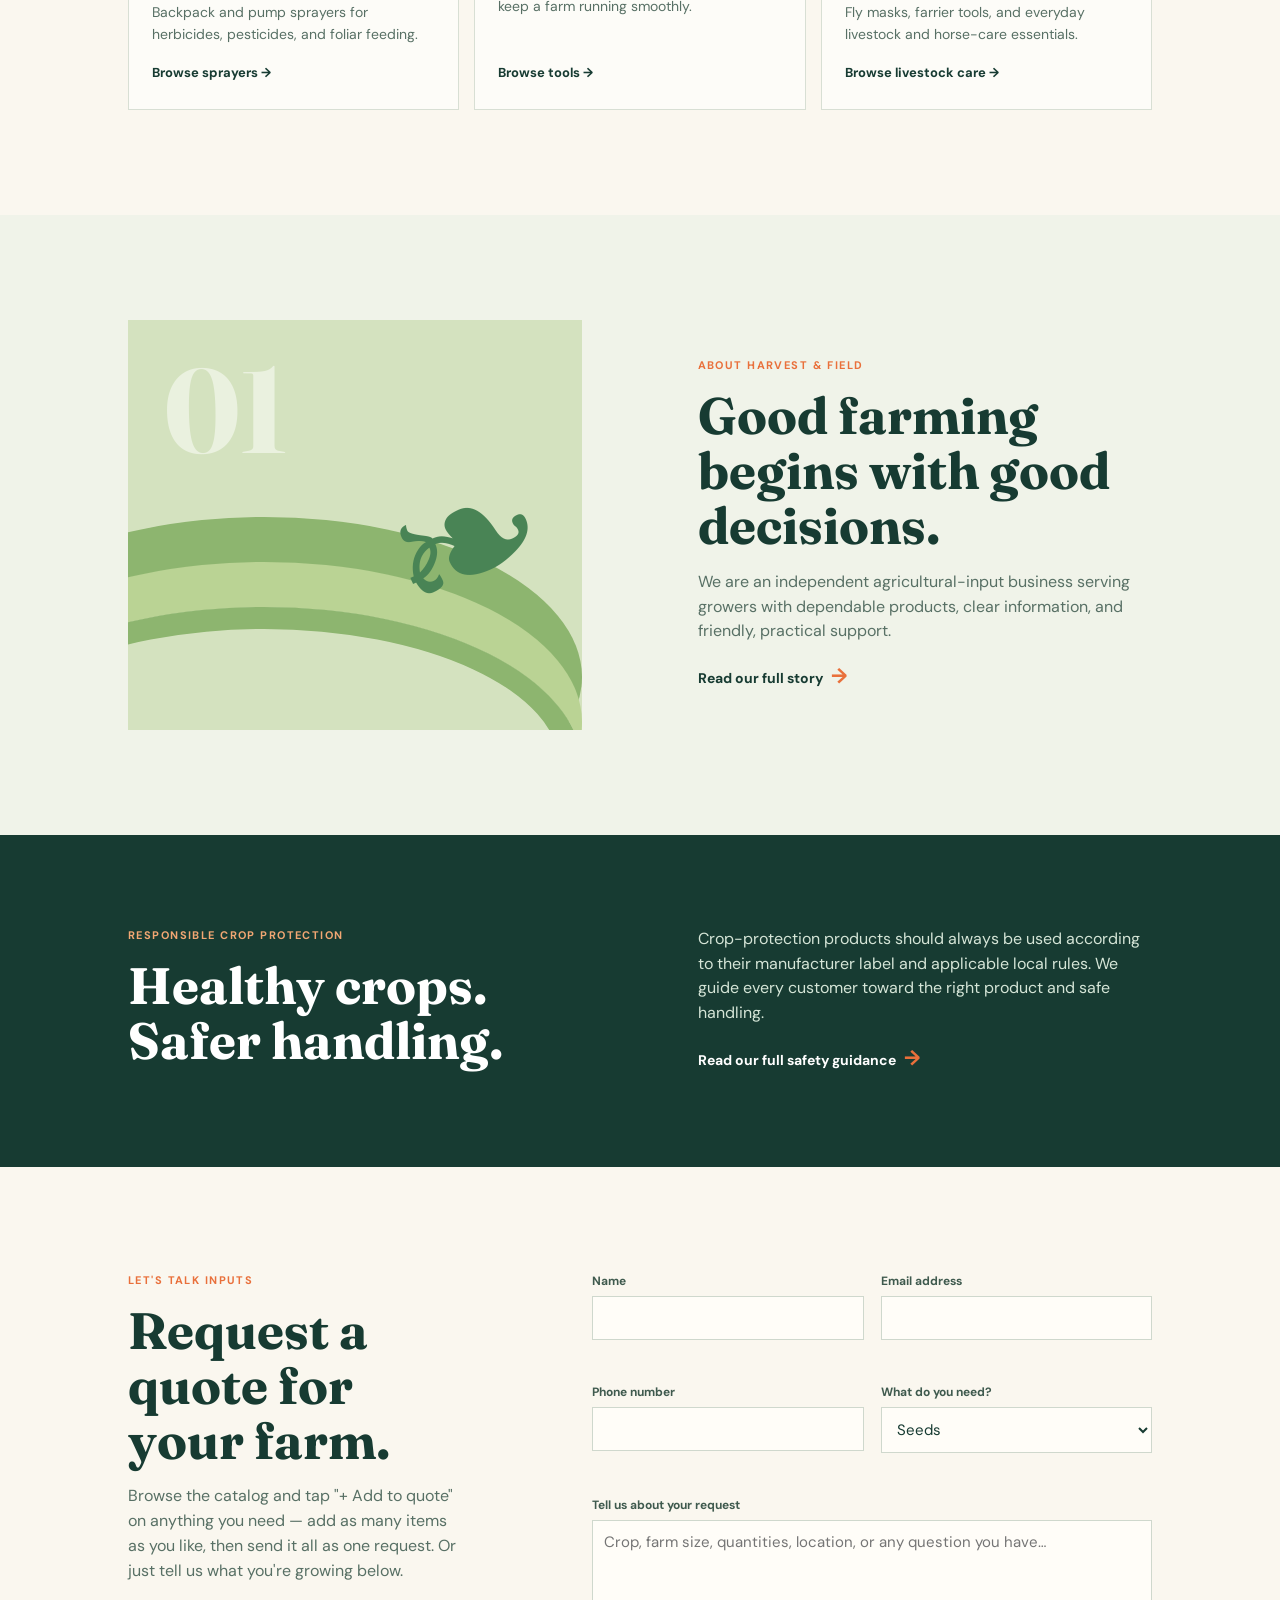
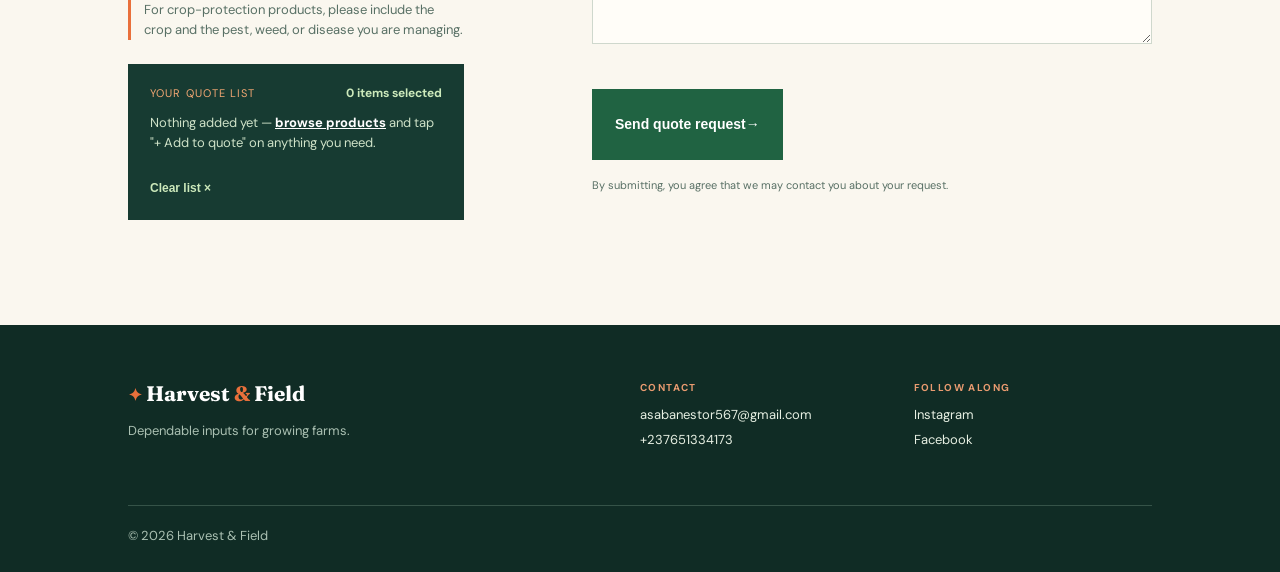
==== commit 693f1f81: "added gmail and number and fix nav bar mobile" ====
--- a/index.html
+++ b/index.html
@@ -87,7 +87,7 @@
           </div>
         </div>
         <!-- Replace YOUR_FORMSPREE_FORM_ID with the form ID from your Formspree dashboard. -->
-        <form class="quote-form" action="https://formspree.io/f/YOUR_FORMSPREE_FORM_ID" method="POST">
+        <form class="quote-form" action="https://formspree.io/f/xbdnabzn" method="POST">
           <label>Name<input type="text" name="name" required autocomplete="name" /></label>
           <label>Email address<input type="email" name="email" required autocomplete="email" /></label>
           <label>Phone number<input type="tel" name="phone" autocomplete="tel" /></label>
@@ -108,7 +108,7 @@
         </form>
       </section>
     </main>
-    <footer id="contact" class="site-footer"><div class="footer-brand"><a class="brand" href="#home"><span class="brand-mark">✦</span> Harvest <em>&amp;</em> Field</a><p>Dependable inputs for growing farms.</p></div><div><p class="footer-label">Contact</p><a href="mailto:hello@harvestandfield.com">hello@harvestandfield.com</a><a href="tel:+2348000000000">+234 800 000 0000</a></div><div><p class="footer-label">Follow along</p><a href="#">Instagram</a><a href="#">Facebook</a></div><p class="copyright">© <span id="year"></span> Harvest &amp; Field</p></footer>
+    <footer id="contact" class="site-footer"><div class="footer-brand"><a class="brand" href="#home"><span class="brand-mark">✦</span> Harvest <em>&amp;</em> Field</a><p>Dependable inputs for growing farms.</p></div><div><p class="footer-label">Contact</p><a href="asabanestor567@gmail.com">asabanestor567@gmail.com</a><a href="tel:+237651334173">+237651334173</a></div><div><p class="footer-label">Follow along</p><a href="#">Instagram</a><a href="#">Facebook</a></div><p class="copyright">© <span id="year"></span> Harvest &amp; Field</p></footer>
     <script src="products.js"></script>
     <script src="script.js"></script>
     <script src="quote-cart.js"></script>
--- a/styles.css
+++ b/styles.css
@@ -256,3 +256,40 @@
 @media(max-width:480px){
   .product-grid-6{grid-template-columns:1fr}
 }
+
+
+/* ============ Added: photographic header background ============ */
+
+.site-header{
+  background-image: linear-gradient(90deg, rgba(16,44,37,.88), rgba(16,44,37,.72)), url('images/img120.webp');
+  background-size: cover;
+  background-position: center 35%;
+  border-bottom: 1px solid rgba(255,255,255,.15);
+}
+
+.site-header .brand{color:#fff}
+.site-header .brand-mark{color:#f2a773}
+.site-header .site-nav > a{color:#f2e9db}
+.site-header .site-nav > a:hover{color:#fff}
+.site-header .nav-dropdown-trigger{color:#f2e9db}
+.site-header .nav-dropdown-trigger:hover,
+.site-header .nav-dropdown-trigger[aria-expanded="true"]{color:#fff}
+.site-header .menu-button{color:#fff}
+.site-header .header-cta{background:var(--orange);border-color:var(--orange)}
+.site-header .header-cta:hover{background:#d15f2c}
+.site-header .header-cta .cart-badge{background:#fff;color:var(--orange)}
+
+/* Mobile menu panel stays on a solid, readable surface — only the slim
+   collapsed bar shows the photo, matching how the desktop nav reads.
+   Selectors here are scoped under .site-header to out-specificity the
+   desktop text-color rules above, which otherwise still win on mobile. */
+@media(max-width:760px){
+  .site-header{background-image:none;background-color:#102c25}
+  .site-header .site-nav{background:var(--cream)}
+  .site-header .site-nav > a{color:var(--ink)}
+  .site-header .site-nav > a:hover{color:var(--orange)}
+  .site-header .nav-dropdown-trigger{color:var(--ink)}
+  .site-header .nav-dropdown-trigger:hover,
+  .site-header .nav-dropdown-trigger[aria-expanded="true"]{color:var(--orange)}
+  .site-header .header-cta{display:none}
+}
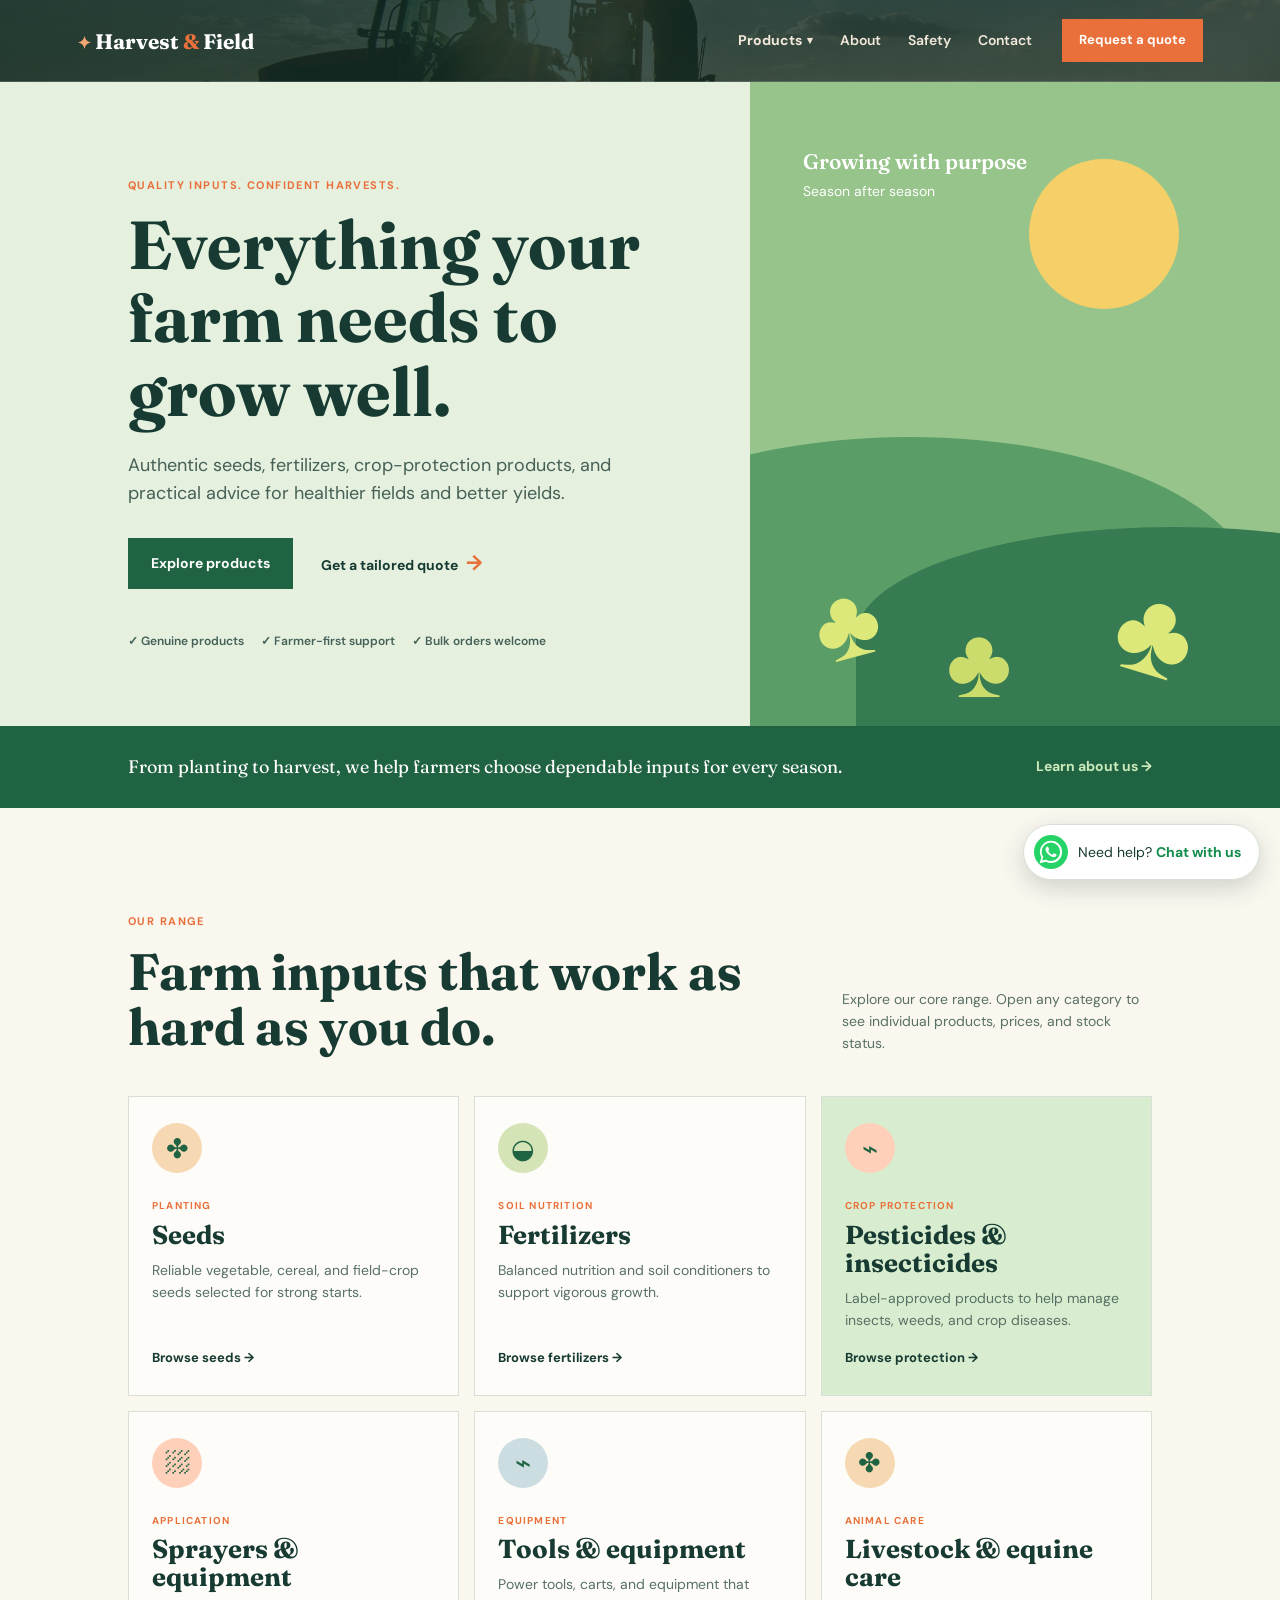
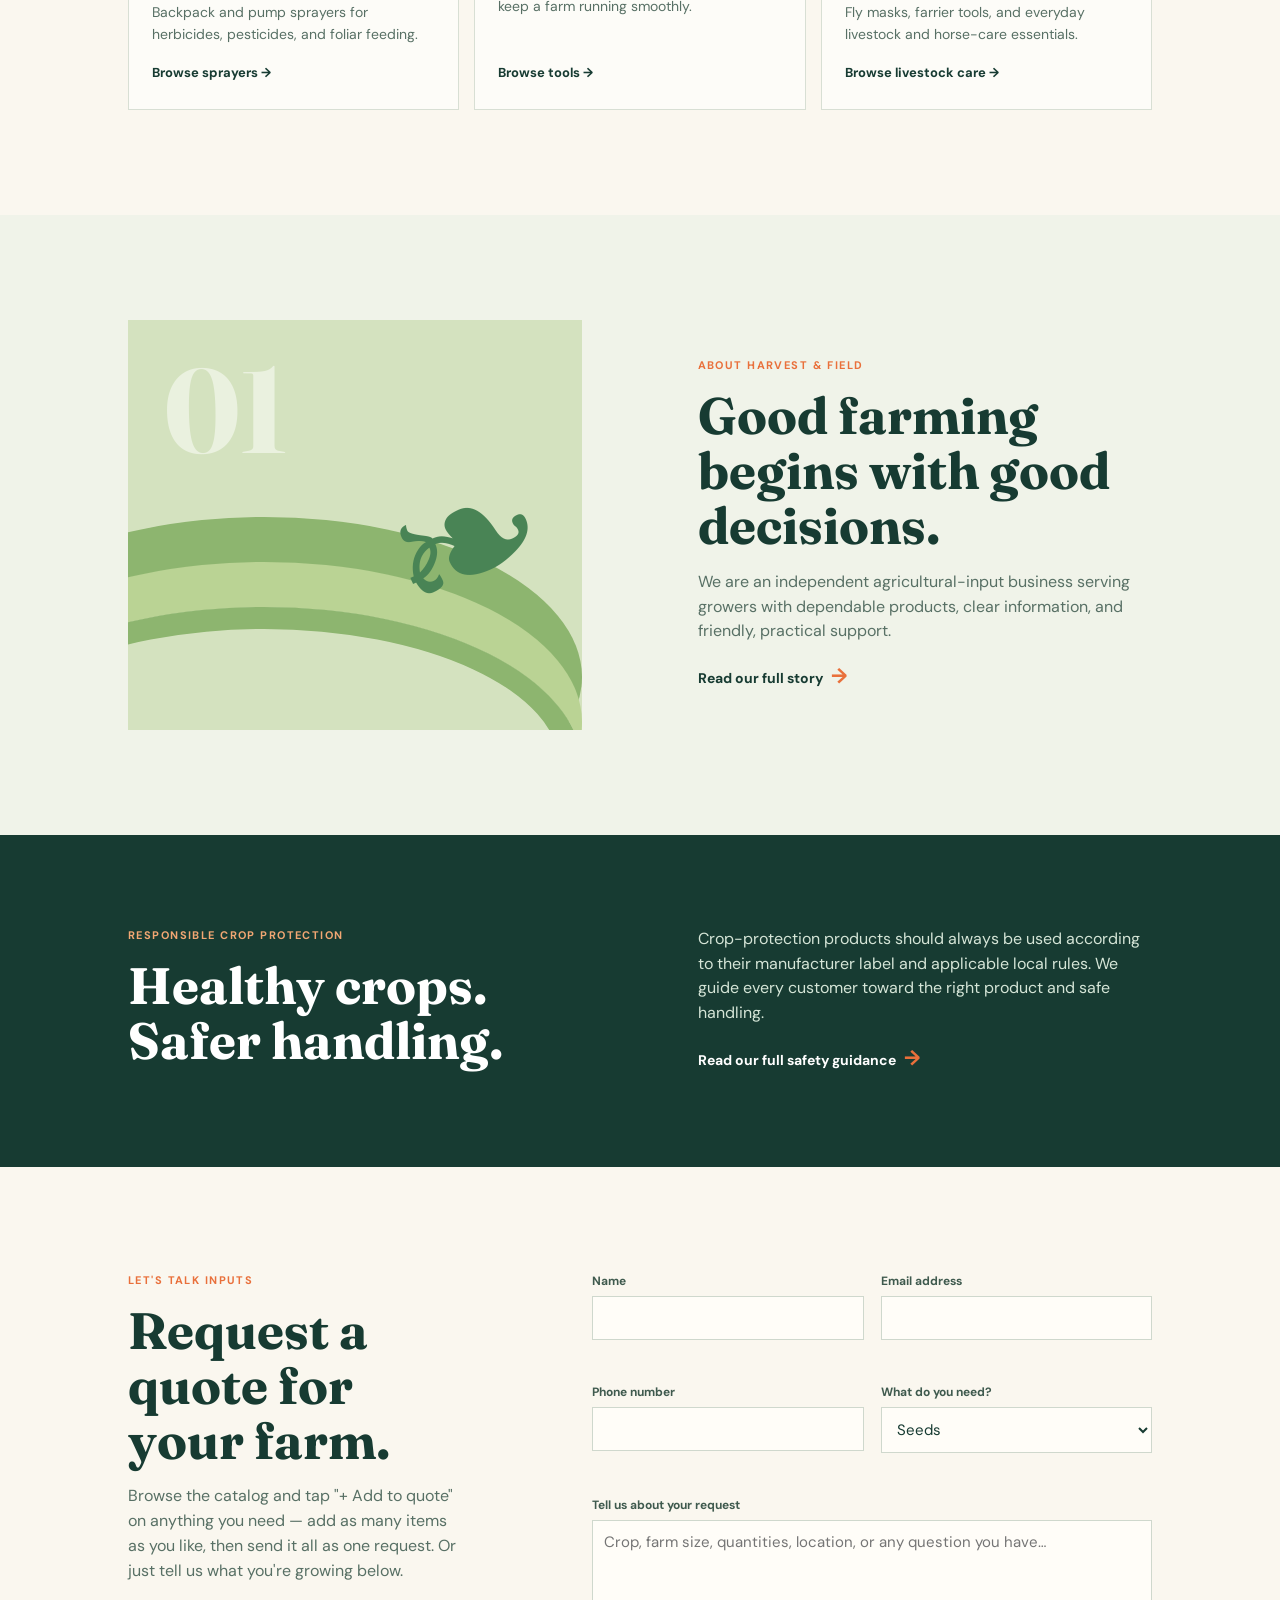
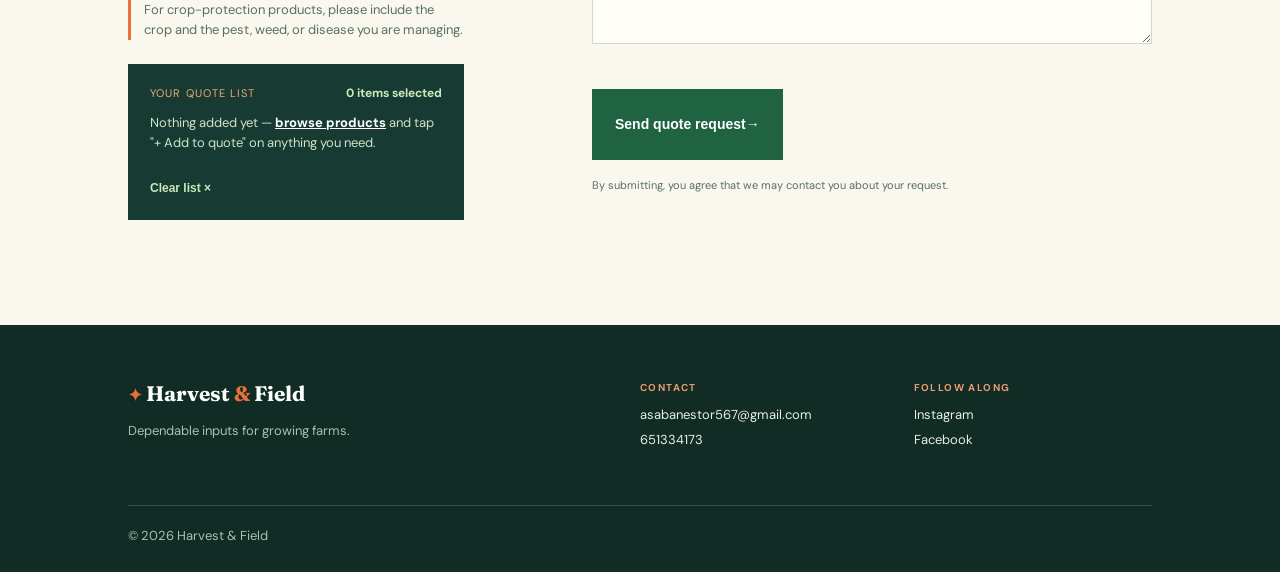
==== commit ee976cd9: "added widget to pages" ====
--- a/index.html
+++ b/index.html
@@ -11,6 +11,14 @@
     <link rel="stylesheet" href="styles.css" />
   </head>
   <body>
+    <!-- Replace the phone number below with your real WhatsApp Business number (digits only, country code first, no + or spaces) -->
+    <a class="whatsapp-widget" href="https://wa.me/651334173" target="_blank" rel="noopener noreferrer" aria-label="Chat with us on WhatsApp">
+      <svg class="whatsapp-icon" viewBox="0 0 32 32" xmlns="http://www.w3.org/2000/svg" aria-hidden="true">
+        <circle cx="16" cy="16" r="16" fill="#25D366"/>
+        <path fill="#fff" d="M23.47 8.52A10.4 10.4 0 0 0 16.02 5.3c-5.76 0-10.44 4.68-10.44 10.44 0 1.84.48 3.63 1.4 5.21L5.3 26.7l5.9-1.55a10.42 10.42 0 0 0 4.82 1.23h.01c5.76 0 10.44-4.68 10.44-10.44 0-2.79-1.09-5.41-3.06-7.38zm-7.45 16.06h-.01a8.66 8.66 0 0 1-4.42-1.21l-.32-.19-3.5.92.94-3.42-.21-.35a8.65 8.65 0 0 1-1.33-4.6 8.68 8.68 0 0 1 8.68-8.68 8.62 8.62 0 0 1 6.14 2.55 8.61 8.61 0 0 1 2.54 6.14c0 4.79-3.9 8.68-8.68 8.68zm4.76-6.5c-.26-.13-1.54-.76-1.78-.85-.24-.09-.41-.13-.59.13-.17.26-.67.85-.82 1.02-.15.17-.3.19-.56.06-.26-.13-1.08-.4-2.06-1.27-.76-.68-1.28-1.51-1.42-1.77-.15-.26-.02-.4.11-.53.11-.11.26-.3.39-.44.13-.15.17-.26.26-.43.09-.17.04-.32-.02-.45-.06-.13-.59-1.43-.81-1.95-.21-.51-.43-.44-.59-.45l-.5-.01c-.17 0-.45.06-.69.32-.24.26-.9.88-.9 2.15 0 1.27.92 2.5 1.05 2.67.13.17 1.81 2.76 4.38 3.87.61.26 1.09.42 1.46.54.61.19 1.17.17 1.61.1.49-.07 1.54-.63 1.75-1.24.22-.61.22-1.13.15-1.24-.06-.11-.24-.17-.5-.3z"/>
+      </svg>
+      <span class="whatsapp-text">Need help? <strong>Chat with us</strong></span>
+    </a>
     <header class="site-header">
       <a class="brand" href="#home" aria-label="Harvest and Field home"><span class="brand-mark">✦</span> Harvest <em>&amp;</em> Field</a>
       <button class="menu-button" aria-expanded="false" aria-controls="site-nav">Menu</button>
@@ -87,7 +95,7 @@
           </div>
         </div>
         <!-- Replace YOUR_FORMSPREE_FORM_ID with the form ID from your Formspree dashboard. -->
-        <form class="quote-form" action="https://formspree.io/f/xbdnabzn" method="POST">
+        <form class="quote-form" action="https://formspree.io/f/YOUR_FORMSPREE_FORM_ID" method="POST">
           <label>Name<input type="text" name="name" required autocomplete="name" /></label>
           <label>Email address<input type="email" name="email" required autocomplete="email" /></label>
           <label>Phone number<input type="tel" name="phone" autocomplete="tel" /></label>
@@ -108,7 +116,7 @@
         </form>
       </section>
     </main>
-    <footer id="contact" class="site-footer"><div class="footer-brand"><a class="brand" href="#home"><span class="brand-mark">✦</span> Harvest <em>&amp;</em> Field</a><p>Dependable inputs for growing farms.</p></div><div><p class="footer-label">Contact</p><a href="asabanestor567@gmail.com">asabanestor567@gmail.com</a><a href="tel:+237651334173">+237651334173</a></div><div><p class="footer-label">Follow along</p><a href="#">Instagram</a><a href="#">Facebook</a></div><p class="copyright">© <span id="year"></span> Harvest &amp; Field</p></footer>
+    <footer id="contact" class="site-footer"><div class="footer-brand"><a class="brand" href="#home"><span class="brand-mark">✦</span> Harvest <em>&amp;</em> Field</a><p>Dependable inputs for growing farms.</p></div><div><p class="footer-label">Contact</p><a href="mailto:asabanestor567@gmail.com">asabanestor567@gmail.com</a><a href="tel:651334173">651334173</a></div><div><p class="footer-label">Follow along</p><a href="#">Instagram</a><a href="#">Facebook</a></div><p class="copyright">© <span id="year"></span> Harvest &amp; Field</p></footer>
     <script src="products.js"></script>
     <script src="script.js"></script>
     <script src="quote-cart.js"></script>
--- a/styles.css
+++ b/styles.css
@@ -293,3 +293,74 @@
   .site-header .nav-dropdown-trigger[aria-expanded="true"]{color:var(--orange)}
   .site-header .header-cta{display:none}
 }
+
+
+/* ============ Added: "View more" expand control on category grids ============ */
+
+.view-more-wrapper{display:flex;justify-content:center;margin-top:28px}
+.view-more-btn{
+  display:inline-flex;align-items:center;gap:8px;
+  background:none;border:1px solid var(--green);color:var(--green);
+  font:700 14px 'DM Sans',sans-serif;padding:12px 24px;cursor:pointer;
+  transition:.15s;
+}
+.view-more-btn span{color:var(--orange);font-size:15px}
+.view-more-btn:hover{background:var(--green);color:#fff}
+.view-more-btn:hover span{color:#fff}
+
+@media(max-width:760px){
+  .view-more-btn{width:100%;justify-content:center}
+}
+
+
+/* ============ Added: similar-items heading layout (title + view-all link) ============ */
+
+.similar-heading{display:flex;align-items:baseline;justify-content:space-between;gap:20px;flex-wrap:wrap;margin-top:34px}
+.similar-heading h2{margin:0 0 6px}
+
+@media(max-width:480px){
+  .similar-heading{flex-direction:column;gap:6px}
+}
+
+
+/* ============ Added: persistent WhatsApp chat widget ============ */
+
+.whatsapp-widget{
+  position:fixed;
+  right:20px;
+  bottom:20px;
+  z-index:9999;
+  display:inline-flex;
+  align-items:center;
+  gap:10px;
+  background:#fff;
+  border:1px solid var(--line);
+  padding:10px 18px 10px 10px;
+  border-radius:999px;
+  box-shadow:0 8px 24px rgba(16,44,37,.18);
+  text-decoration:none;
+  color:var(--ink);
+  transition:.15s;
+}
+.whatsapp-widget:hover{transform:translateY(-2px);box-shadow:0 10px 28px rgba(16,44,37,.24)}
+.whatsapp-icon{width:34px;height:34px;flex-shrink:0}
+.whatsapp-text{font:14px 'DM Sans',sans-serif;line-height:1.2;white-space:nowrap}
+.whatsapp-text strong{color:#128C4A}
+
+@media(max-width:520px){
+  .whatsapp-widget{
+    right:14px;
+    bottom:14px;
+    padding:10px;
+    gap:0;
+  }
+  .whatsapp-text{
+    position:absolute;
+    width:1px;height:1px;
+    padding:0;margin:-1px;
+    overflow:hidden;
+    clip:rect(0,0,0,0);
+    white-space:nowrap;
+    border:0;
+  }
+}
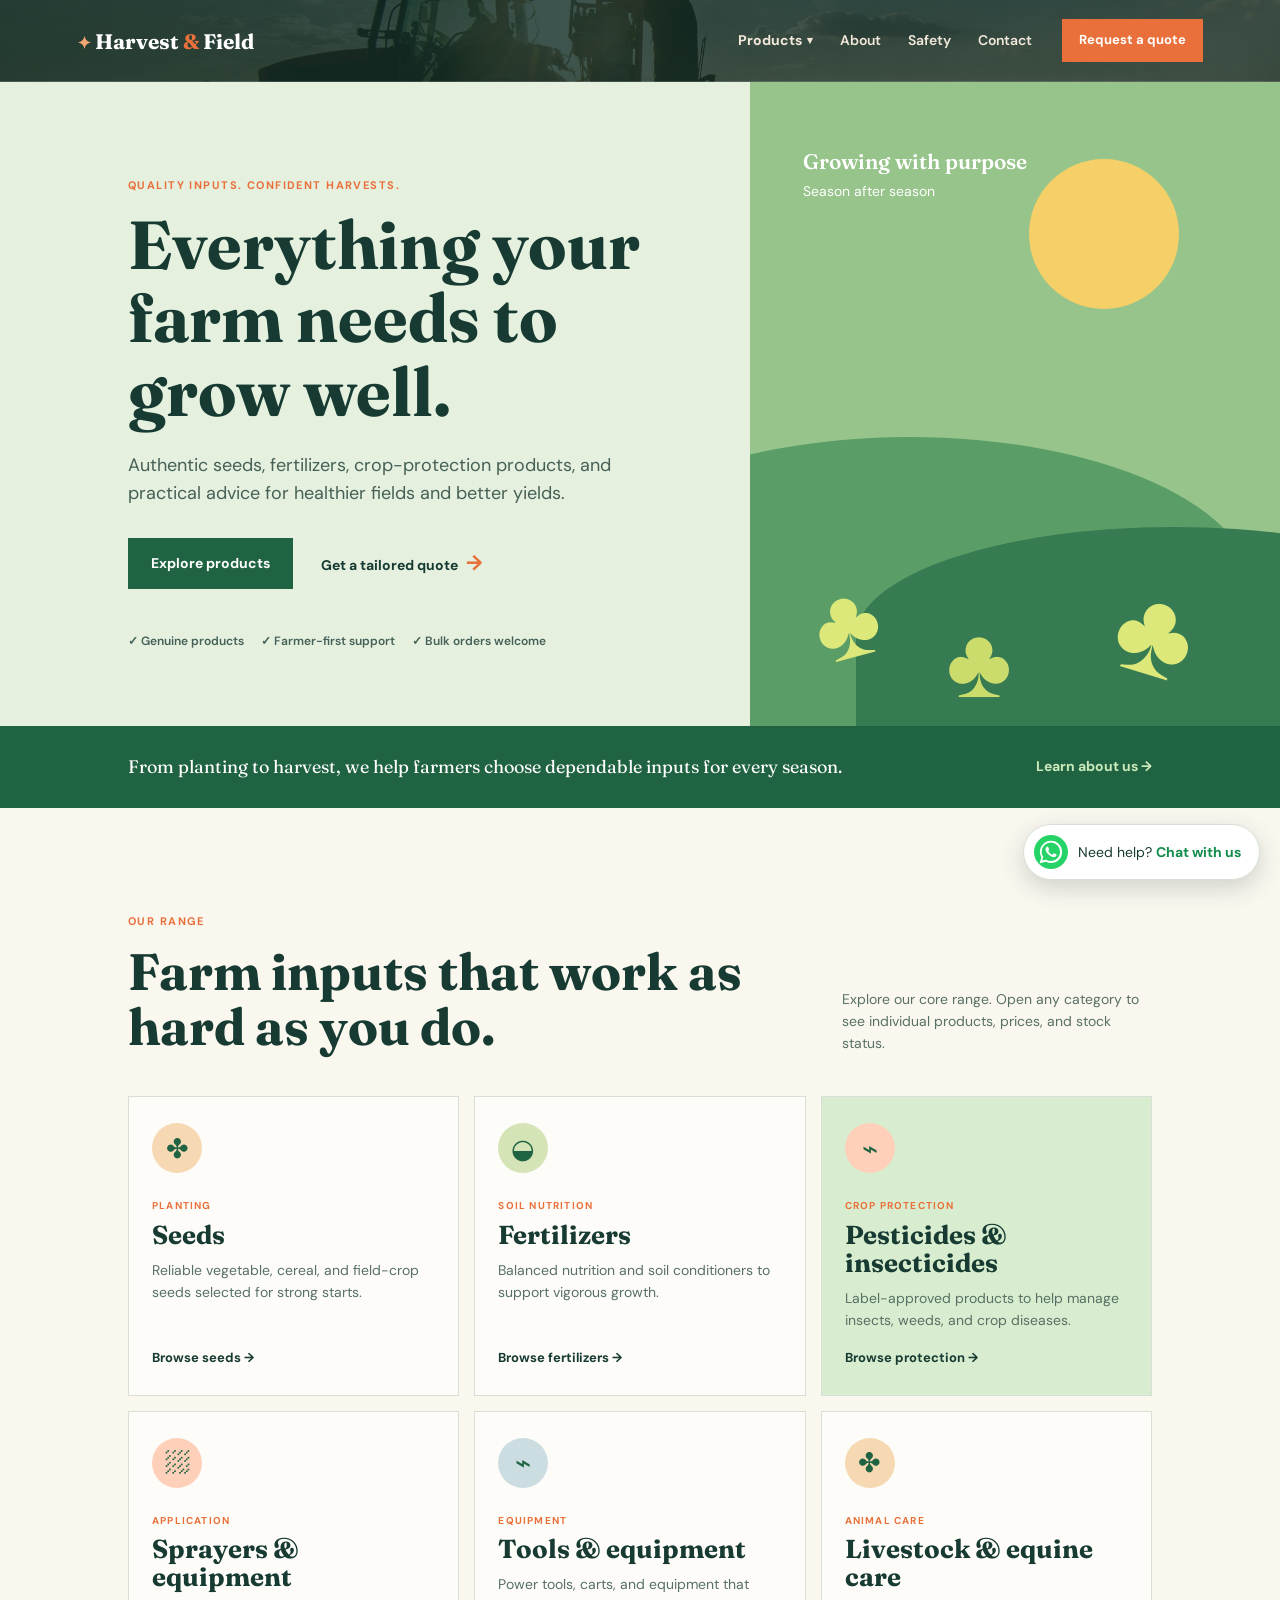
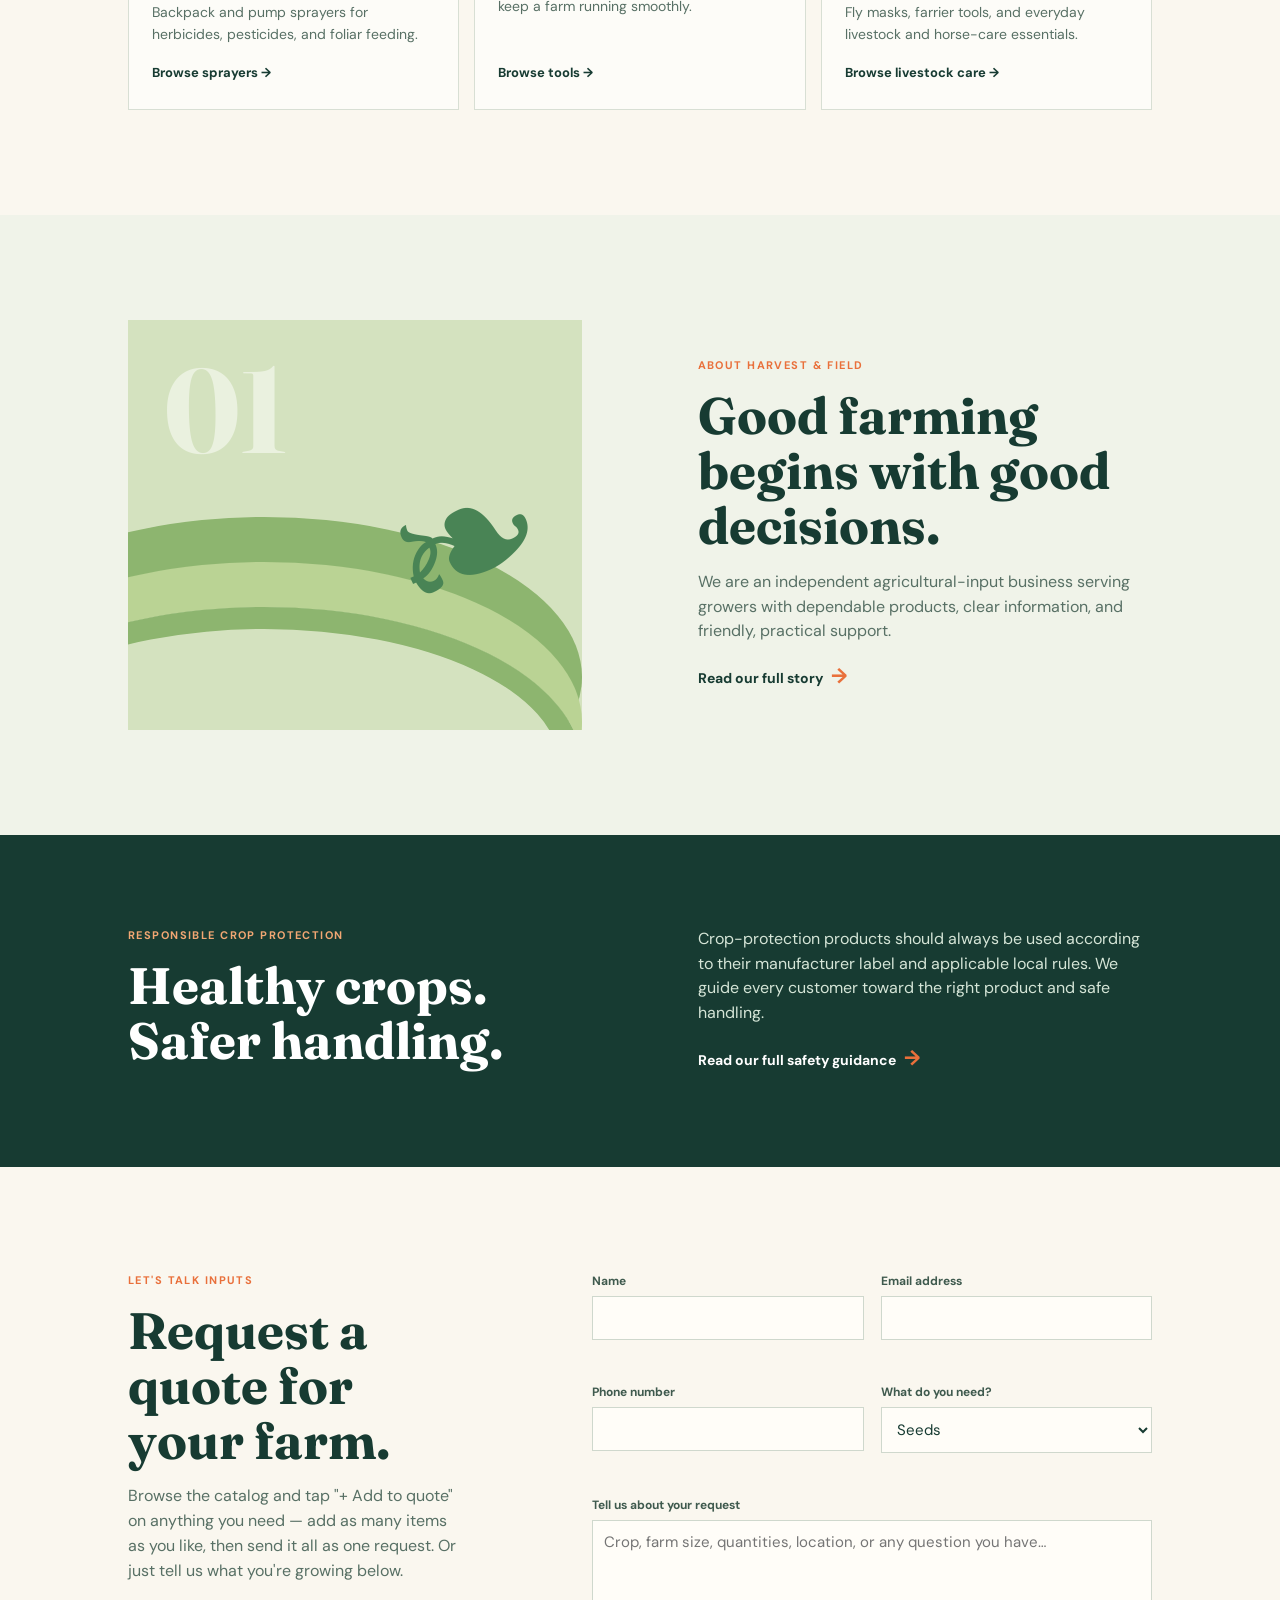
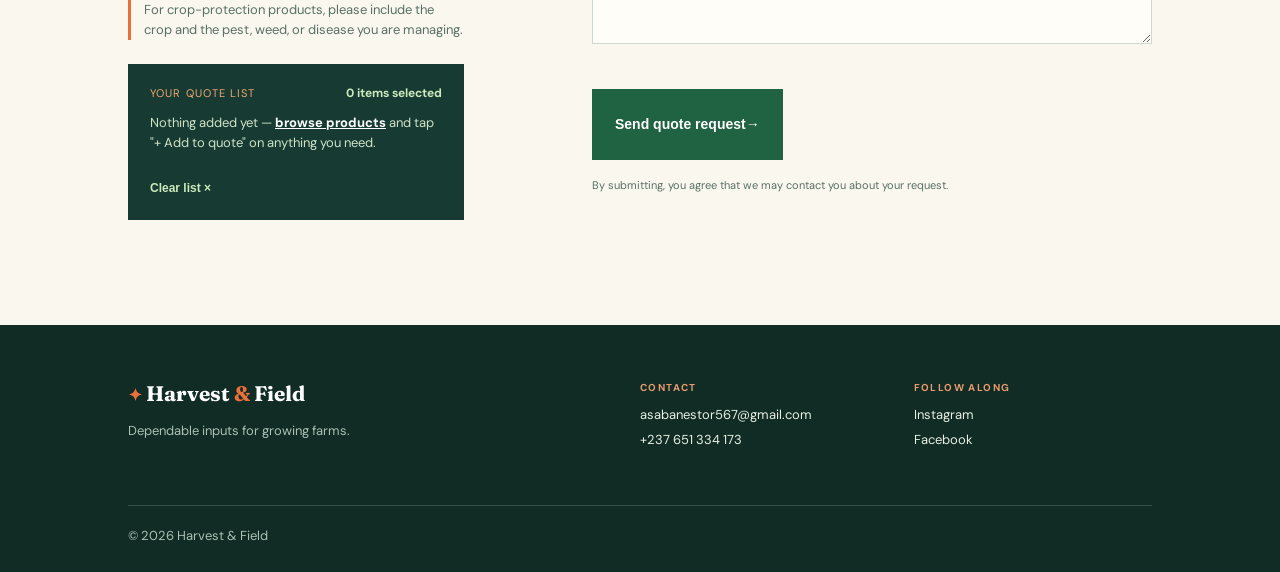
==== commit 88e4d896: "corrected number" ====
--- a/index.html
+++ b/index.html
@@ -12,7 +12,7 @@
   </head>
   <body>
     <!-- Replace the phone number below with your real WhatsApp Business number (digits only, country code first, no + or spaces) -->
-    <a class="whatsapp-widget" href="https://wa.me/651334173" target="_blank" rel="noopener noreferrer" aria-label="Chat with us on WhatsApp">
+    <a class="whatsapp-widget" href="https://wa.me/237651334173" target="_blank" rel="noopener noreferrer" aria-label="Chat with us on WhatsApp">
       <svg class="whatsapp-icon" viewBox="0 0 32 32" xmlns="http://www.w3.org/2000/svg" aria-hidden="true">
         <circle cx="16" cy="16" r="16" fill="#25D366"/>
         <path fill="#fff" d="M23.47 8.52A10.4 10.4 0 0 0 16.02 5.3c-5.76 0-10.44 4.68-10.44 10.44 0 1.84.48 3.63 1.4 5.21L5.3 26.7l5.9-1.55a10.42 10.42 0 0 0 4.82 1.23h.01c5.76 0 10.44-4.68 10.44-10.44 0-2.79-1.09-5.41-3.06-7.38zm-7.45 16.06h-.01a8.66 8.66 0 0 1-4.42-1.21l-.32-.19-3.5.92.94-3.42-.21-.35a8.65 8.65 0 0 1-1.33-4.6 8.68 8.68 0 0 1 8.68-8.68 8.62 8.62 0 0 1 6.14 2.55 8.61 8.61 0 0 1 2.54 6.14c0 4.79-3.9 8.68-8.68 8.68zm4.76-6.5c-.26-.13-1.54-.76-1.78-.85-.24-.09-.41-.13-.59.13-.17.26-.67.85-.82 1.02-.15.17-.3.19-.56.06-.26-.13-1.08-.4-2.06-1.27-.76-.68-1.28-1.51-1.42-1.77-.15-.26-.02-.4.11-.53.11-.11.26-.3.39-.44.13-.15.17-.26.26-.43.09-.17.04-.32-.02-.45-.06-.13-.59-1.43-.81-1.95-.21-.51-.43-.44-.59-.45l-.5-.01c-.17 0-.45.06-.69.32-.24.26-.9.88-.9 2.15 0 1.27.92 2.5 1.05 2.67.13.17 1.81 2.76 4.38 3.87.61.26 1.09.42 1.46.54.61.19 1.17.17 1.61.1.49-.07 1.54-.63 1.75-1.24.22-.61.22-1.13.15-1.24-.06-.11-.24-.17-.5-.3z"/>
@@ -116,7 +116,7 @@
         </form>
       </section>
     </main>
-    <footer id="contact" class="site-footer"><div class="footer-brand"><a class="brand" href="#home"><span class="brand-mark">✦</span> Harvest <em>&amp;</em> Field</a><p>Dependable inputs for growing farms.</p></div><div><p class="footer-label">Contact</p><a href="mailto:asabanestor567@gmail.com">asabanestor567@gmail.com</a><a href="tel:651334173">651334173</a></div><div><p class="footer-label">Follow along</p><a href="#">Instagram</a><a href="#">Facebook</a></div><p class="copyright">© <span id="year"></span> Harvest &amp; Field</p></footer>
+    <footer id="contact" class="site-footer"><div class="footer-brand"><a class="brand" href="#home"><span class="brand-mark">✦</span> Harvest <em>&amp;</em> Field</a><p>Dependable inputs for growing farms.</p></div><div><p class="footer-label">Contact</p><a href="mailto:asabanestor567@gmail.com">asabanestor567@gmail.com</a><a href="tel:+237651334173">+237 651 334 173</a></div><div><p class="footer-label">Follow along</p><a href="#">Instagram</a><a href="#">Facebook</a></div><p class="copyright">© <span id="year"></span> Harvest &amp; Field</p></footer>
     <script src="products.js"></script>
     <script src="script.js"></script>
     <script src="quote-cart.js"></script>
